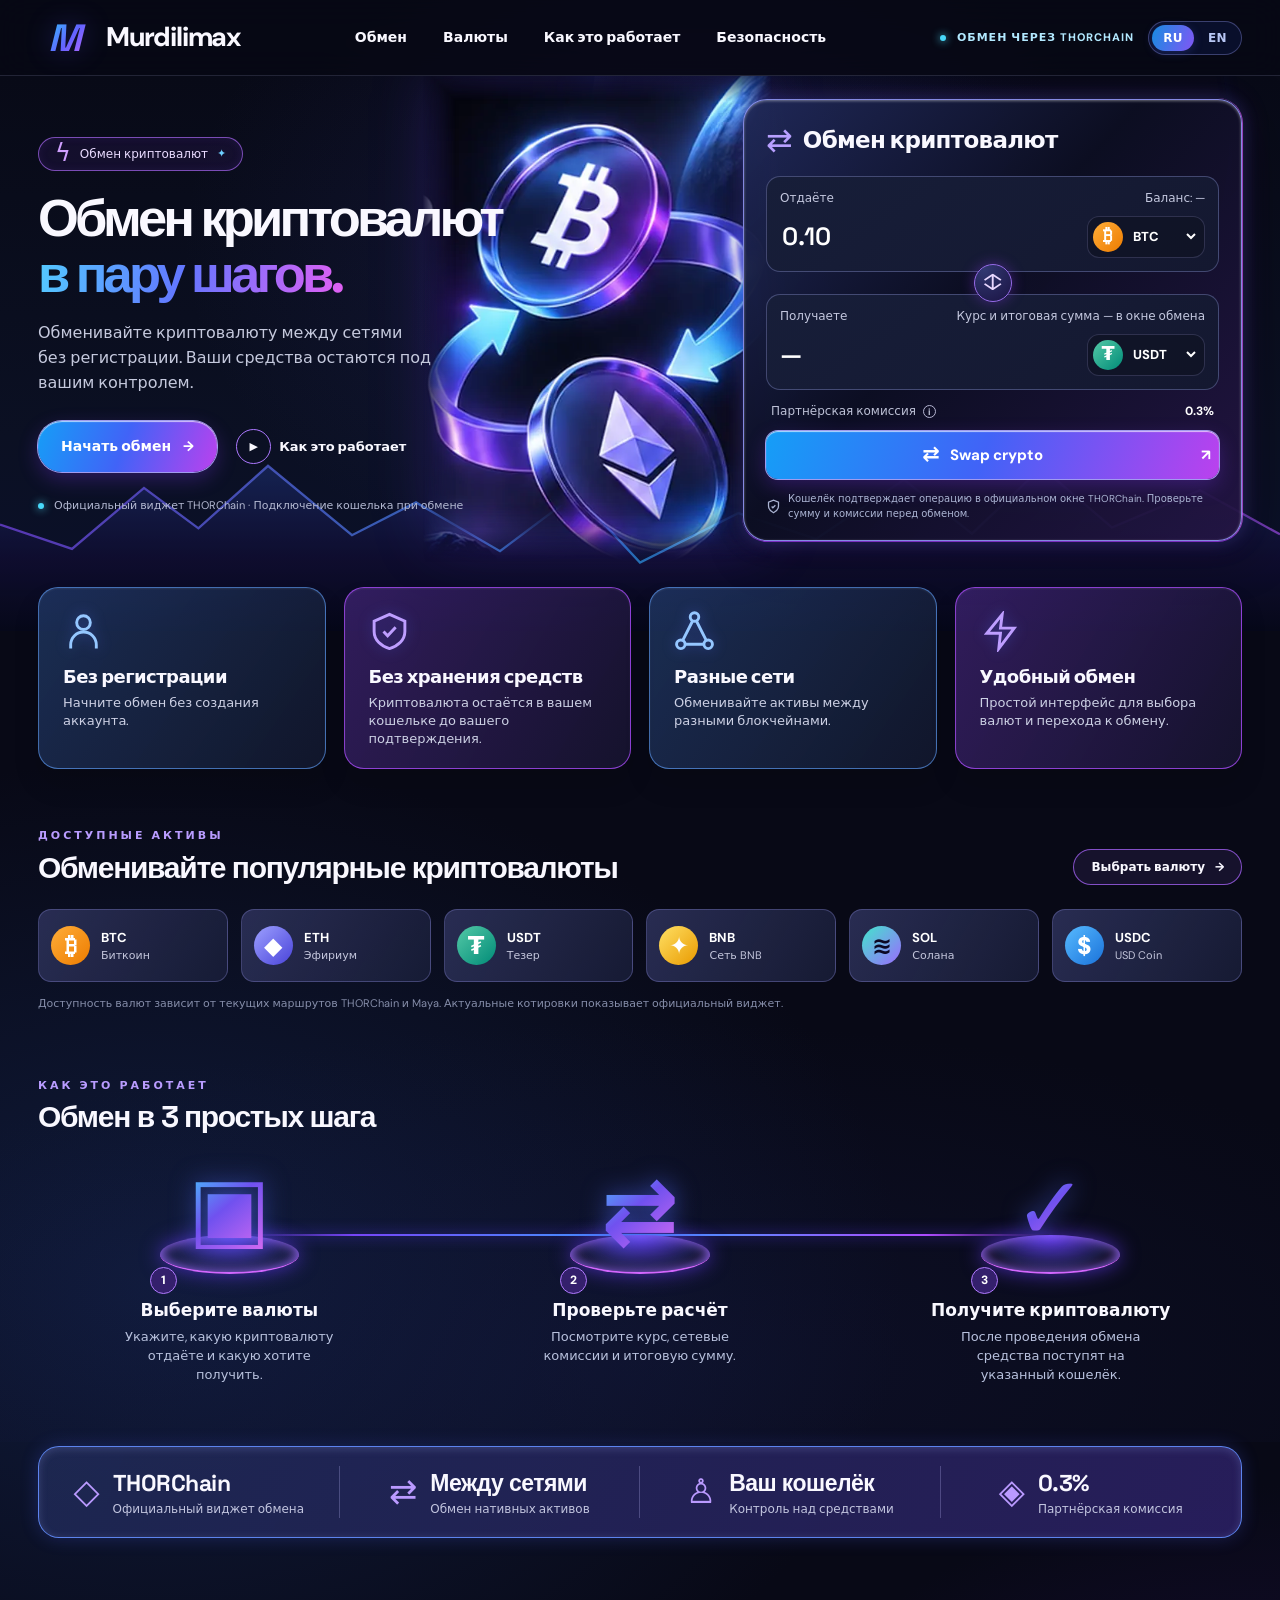
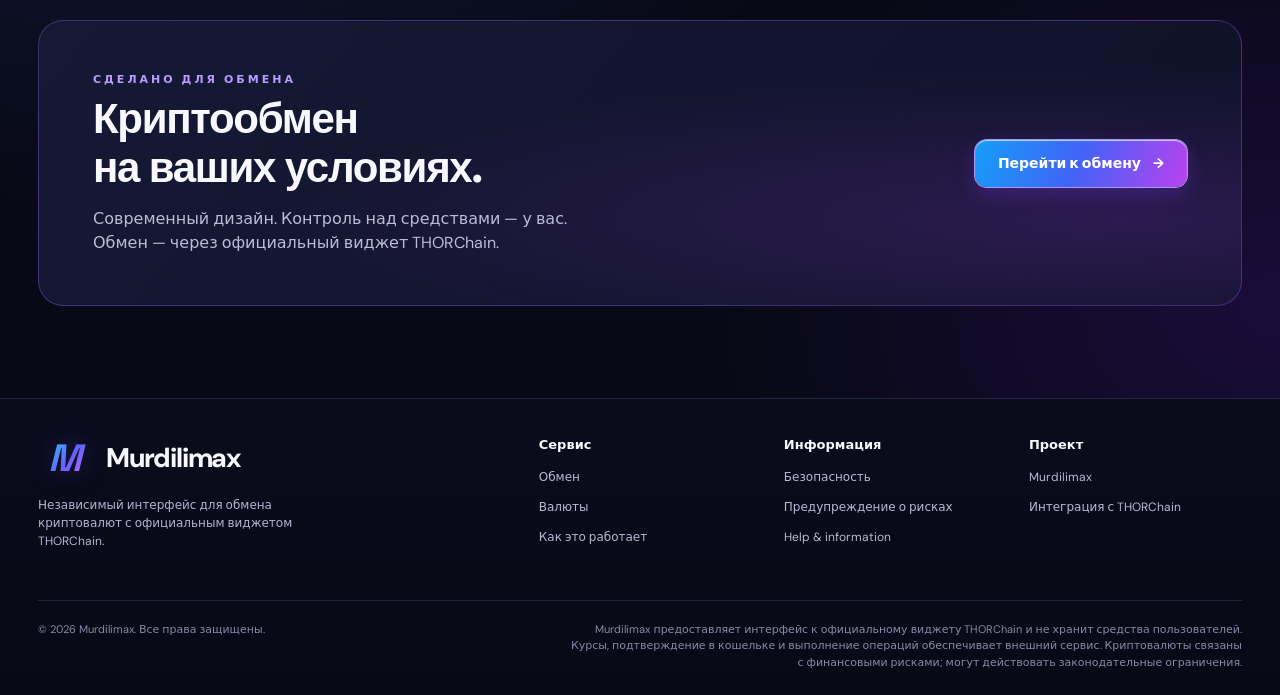
==== swap/index.html @ 6c2d46f9 "Remove outdated DEMO and preview notices; add Russian/English switcher" ====
<!DOCTYPE html>
<html lang="en">
<head>
  <meta charset="UTF-8" />
  <meta name="viewport" content="width=device-width, initial-scale=1" />
  <meta name="theme-color" content="#070815" />
  <meta name="description" content="Murdilimax Swap — a non-custodial crypto swap interface powered by the official THORChain widget." />
  <title>Murdilimax — Cross-chain crypto swaps</title>
  <link rel="icon" href="[data-uri]" type="image/svg+xml" />
  <link rel="preconnect" href="https://fonts.googleapis.com" />
  <link rel="preconnect" href="https://fonts.gstatic.com" crossorigin />
  <link href="https://fonts.googleapis.com/css2?family=DM+Sans:wght@400;500;600;700;800&family=Space+Grotesk:wght@400;500;600;700&display=swap" rel="stylesheet" />
  <style>:root{--bg:#080916;--bg2:#0c1023;--text:#f9f8ff;--muted:#b9bdd5;--stroke:rgba(165,150,239,.32);--purple:#ae5dff;--blue:#36b8ff;--cyan:#47cfff;--r:22px}*{box-sizing:border-box}html{scroll-behavior:smooth}body{margin:0;color:var(--text);background:radial-gradient(ellipse 1000px 700px at 12% 56%,#101b3b 0%,transparent 75%),radial-gradient(ellipse 800px 600px at 100% 83%,#1a0c39 0%,transparent 70%),var(--bg);font-family:'DM Sans',system-ui,-apple-system,sans-serif;line-height:1.5;overflow-x:hidden}a{color:inherit;text-decoration:none}button,input,select{font:inherit}button{cursor:pointer}button:focus-visible,select:focus-visible,input:focus-visible,a:focus-visible{outline:2px solid #7dd7ff;outline-offset:4px}p,h1,h2,h3{margin-top:0}.container{width:min(1240px,calc(100% - 76px));margin-inline:auto}.site-glow{position:absolute;top:0;left:0;width:100%;height:950px;background:radial-gradient(ellipse 46% 36% at 54% 21%,rgba(89,56,213,.17),transparent 78%);pointer-events:none}.header{height:76px;border-bottom:1px solid rgba(178,185,231,.16);background:rgba(7,9,20,.76);backdrop-filter:blur(16px);position:relative;z-index:20}.nav{height:100%;display:flex;align-items:center;justify-content:space-between;gap:24px}.brand{display:inline-flex;align-items:center;gap:15px;font-size:27px;font-weight:800;letter-spacing:-1.2px;white-space:nowrap}.brand-icon{display:inline-flex;align-items:center;justify-content:center;font-family:'Space Grotesk',sans-serif;font-size:38px;font-weight:700;width:53px;height:46px;font-style:italic;line-height:1;background:linear-gradient(130deg,#1ee9ff,#6363ff 56%,#da6aff);background-clip:text;-webkit-background-clip:text;color:transparent;filter:drop-shadow(0 0 13px rgba(96,84,255,.3))}.nav-links{display:flex;align-items:center;gap:36px;font-size:14px;font-weight:700}.nav-links a{transition:color .2s}.nav-links a:hover{color:var(--cyan)}.nav-actions{display:flex;align-items:center;gap:14px}.preview-pill{font-size:11px;color:#b2e9ff;font-weight:800;letter-spacing:1px;text-transform:uppercase}.preview-pill i,.status-dot{display:inline-block;width:6px;height:6px;border-radius:50%;background:#48d9fa;margin-right:7px;box-shadow:0 0 9px #4bdeff}.btn{display:inline-flex;align-items:center;justify-content:center;gap:12px;border:none;color:#fff;border-radius:12px;padding:13px 23px;font-weight:800;font-size:14px;white-space:nowrap;transition:transform .2s,box-shadow .2s}.btn:hover{transform:translateY(-2px);box-shadow:0 0 28px rgba(153,76,253,.48)}.btn-gradient{background:linear-gradient(110deg,#159ef7 0%,#4163f7 48%,#bb41ee 100%);box-shadow:inset 0 1px 1px rgba(255,255,255,.65),0 0 0 1px rgba(174,170,255,.9),0 7px 20px rgba(126,54,237,.3)}.btn svg{width:19px;height:19px}.btn-big{min-width:166px;min-height:51px;border-radius:24px}.hamburger{display:none;appearance:none;border:none;background:transparent;padding:10px}.hamburger span{display:block;width:23px;height:2px;background:#fff;margin:4px 0}.hero{position:relative;min-height:555px;isolation:isolate;overflow:hidden;background:radial-gradient(ellipse 45% 80% at 48% 30%,rgba(54,55,144,.2),transparent 75%),linear-gradient(180deg,#080a17 0%,#0b1023 65%,#0a102b 100%)}.hero-grid{display:grid;grid-template-columns:1fr .66fr 1.15fr;align-items:center;gap:0;position:relative;z-index:3;min-height:470px;padding-top:23px;padding-bottom:74px}.planet{position:absolute;z-index:0;top:-260px;left:46%;width:640px;height:640px;border-radius:50%;background:radial-gradient(circle at 15% 85%,rgba(63,125,246,.3),rgba(20,29,83,.32) 22%,transparent 59%);box-shadow:inset 13px 0 24px rgba(88,130,255,.08),-12px 3px 30px rgba(15,84,255,.11)}.hero-copy{z-index:5;position:relative;padding-top:10px;margin-right:-45px}.eyebrow-pill{display:inline-flex;align-items:center;gap:9px;padding:7px 16px;border:1px solid rgba(177,110,255,.65);background:rgba(72,35,135,.18);box-shadow:inset 0 0 10px rgba(118,80,214,.1);border-radius:28px;font-size:12px;color:#e9dbff}.spark{font-size:24px;line-height:.7;color:#d0a0ff}.tiny-star{font-size:11px;color:#6ecfff}.hero h1{font-family:'Space Grotesk',sans-serif;font-size:clamp(47px,4.1vw,68px);font-weight:700;letter-spacing:-3.8px;line-height:1.08;margin:19px 0 18px}.hero h1 span{background:linear-gradient(100deg,#53cbff 0%,#6376ff 48%,#e25ff3 100%);background-clip:text;-webkit-background-clip:text;color:transparent}.lead{max-width:395px;font-size:16px;font-weight:500;color:#c5c9dd;line-height:1.56;margin-bottom:25px}.hero-cta{display:flex;gap:19px;align-items:center;flex-wrap:wrap}.video-link{font-size:13px;font-weight:700;display:flex;align-items:center;gap:8px}.video-link:hover{color:#b0dcff}.play-circle{display:inline-grid;place-items:center;width:35px;height:35px;border:1px solid #ac78ff;border-radius:50%;font-size:11px}.hero-caption{font-size:11px;color:#b4b9d2;margin-top:25px}.hero-illustration{z-index:2;position:relative;height:425px;margin-left:-70px;margin-right:-72px;pointer-events:none}.hero-illustration img{position:absolute;width:350px;max-width:none;height:498px;object-fit:cover;left:50%;top:49%;transform:translate(-50%,-50%);filter:drop-shadow(0 0 30px rgba(95,49,224,.3))}.art-glow{position:absolute;inset:10% 0;background:radial-gradient(ellipse,rgba(48,45,210,.12),transparent 65%);z-index:-1}.swap-widget{z-index:5;margin-left:8px;padding:23px 22px 19px;border-radius:24px;position:relative;background:linear-gradient(133deg,rgba(33,42,90,.95),rgba(12,14,34,.98) 44%,rgba(36,21,68,.94));border:1px solid rgba(151,158,255,.85);box-shadow:0 1px 3px rgba(255,255,255,.4) inset,0 0 18px rgba(74,127,255,.2),0 0 30px rgba(180,56,239,.15),12px 12px 50px rgba(0,0,0,.33)}.swap-widget:after{content:'';position:absolute;inset:-2px;border-radius:25px;border-right:1px solid rgba(223,91,255,.65);border-bottom:1px solid rgba(173,60,255,.65);pointer-events:none}.swap-head{display:flex;justify-content:space-between;align-items:center;margin-bottom:18px}.swap-head-title{display:flex;align-items:center;gap:10px}.swap-head-title h2{font-size:23px;letter-spacing:-.7px;margin:0}.swap-head-icon{color:#b8a0ff;font-size:32px;line-height:1}.tag-preview{font-size:10px;letter-spacing:1px;font-weight:800;border:1px solid #926ff6;color:#c9b6ff;padding:5px 8px;border-radius:7px}.swap-input-card{background:linear-gradient(145deg,#171e39,#141830);border:1px solid rgba(144,151,219,.37);border-radius:14px;padding:12px 13px 13px}.field-heading{display:flex;justify-content:space-between;font-size:12px;color:#c3c7de;gap:8px}.field-heading label{cursor:pointer}.amount-row{display:flex;justify-content:space-between;align-items:center;gap:6px;margin-top:9px}.amount-row input,.amount-row output{min-width:0;max-width:65%;font-family:'Space Grotesk',sans-serif;color:white;font-size:25px;font-weight:600;outline:none;border:0;background:none}.amount-row input::selection{background:#8b5df6}.amount-row output{display:inline-block}.token-select{background:rgba(15,19,37,.8);display:flex;align-items:center;border:1px solid rgba(136,135,188,.26);border-radius:12px;padding:5px;gap:6px}.token-icon,.coin-badge{display:grid;place-items:center;border-radius:50%;font-weight:900;font-size:19px;color:#fff;width:30px;height:30px;flex:0 0 auto}.btc{background:linear-gradient(135deg,#ffad39,#ed7c00)}.eth{background:linear-gradient(135deg,#9da0ff,#4943d9)}.usdt{background:linear-gradient(135deg,#54c9a7,#008b77)}.usdc{background:linear-gradient(135deg,#57baff,#1a72da)}.bnb{background:linear-gradient(135deg,#ffe064,#e99a00)}.sol{background:linear-gradient(135deg,#42e6cc,#9b6aff);color:#0c0825}.token-select select{color:#fff;border:0;background:transparent;font-weight:800;font-size:13px;outline:none;width:70px;cursor:pointer}.token-select option{color:#151729;background:white}.swap-reverse{display:block;margin:-8px auto;position:relative;z-index:4;width:38px;height:38px;border-radius:50%;color:#e9d8ff;font-size:23px;line-height:1;background:radial-gradient(circle at 25% 10%,#323972,#1b1444);border:1px solid #976bea;box-shadow:0 0 14px rgba(141,58,243,.4)}.fee-line{display:flex;align-items:center;justify-content:space-between;font-size:12px;padding:12px 5px 11px;color:#bdc1d6}.fee-line strong{color:white}.info-dot{display:inline-grid;place-items:center;border-radius:50%;border:1px solid #b5b5d1;width:13px;height:13px;font-size:9px;font-weight:800;margin-left:4px}.swap-submit{width:100%;padding:13px 8px;border-radius:12px;font-size:15px;gap:10px}.swap-submit>span:last-child{margin-left:auto}.swap-arrow{margin-left:auto;font-size:21px;line-height:1}.swap-note{margin:12px 0 0;display:flex;gap:7px;align-items:center;font-size:10px;color:#abb4d3}.swap-note svg{width:15px;height:15px;flex:0 0 auto}.mountains{position:absolute;z-index:1;bottom:0;left:0;width:100%;height:175px;opacity:.8;pointer-events:none}.mountains svg{width:100%;height:100%}.features{display:grid;grid-template-columns:repeat(4,1fr);gap:18px;position:relative;z-index:4;margin-top:-44px}.feature-card{padding:23px 24px 20px;min-height:156px;border-radius:20px;border:1px solid rgba(99,164,255,.6);background:linear-gradient(125deg,rgba(38,67,119,.63),rgba(19,25,47,.82));box-shadow:inset 0 1px 2px rgba(255,255,255,.08),0 16px 27px rgba(0,0,0,.12)}.feature-card.violet{border-color:rgba(174,78,255,.75);background:linear-gradient(120deg,rgba(69,38,125,.68),rgba(23,20,48,.86))}.feature-icon{width:42px;height:48px;color:#95c7ff;filter:drop-shadow(0 0 7px rgba(82,110,255,.4))}.feature-card.violet .feature-icon{color:#be9eff}.feature-icon svg{height:41px;width:41px}.feature-card h3{font-size:18px;margin:5px 0 3px;letter-spacing:-.55px}.feature-card p{font-size:13px;color:#ccd0e4;line-height:1.38;margin-bottom:0}.assets-section{padding-top:58px}.section-overline{color:#b99cff;font-size:11px;letter-spacing:3px;font-weight:800;margin-bottom:6px}.section-title-row{display:flex;align-items:center;justify-content:space-between;gap:18px}.assets-section h2,.steps-section h2,.final-cta h2{font-family:'Space Grotesk',sans-serif;letter-spacing:-1.3px;font-size:30px;line-height:1.18;margin:0}.outline-link{font-size:12px;font-weight:800;padding:8px 17px;border:1px solid rgba(168,101,251,.75);border-radius:24px;white-space:nowrap;background:rgba(56,40,96,.3)}.outline-link:hover{background:rgba(110,56,198,.4)}.outline-link span{padding-left:7px}.assets-row{display:grid;grid-template-columns:repeat(6,minmax(0,1fr));gap:13px;margin-top:24px}.asset-tile{display:flex;gap:11px;align-items:center;padding:13px 12px;min-width:0;min-height:73px;color:#fff;text-align:left;border:1px solid rgba(119,120,191,.42);border-radius:13px;background:linear-gradient(120deg,rgba(43,47,86,.94),rgba(25,30,57,.83));transition:transform .2s,border-color .2s,box-shadow .2s}.asset-tile:hover{transform:translateY(-3px);border-color:#a889ff;box-shadow:0 8px 22px #090c27}.coin-badge{width:39px;height:39px;font-size:24px}.asset-label{min-width:0;display:flex;flex-direction:column}.asset-label b{font-size:13px}.asset-label small{font-size:11px;color:#c4c6dc;white-space:nowrap}.assets-disclaimer{font-size:11px;color:#858da9;margin:13px 0 0}.steps-section{padding:65px 0 57px;position:relative;overflow:hidden;background:radial-gradient(ellipse 70% 80% at 50% 82%,rgba(23,28,73,.35),transparent 100%)}.steps-flow{position:relative;display:grid;grid-template-columns:repeat(3,1fr);gap:28px;margin-top:15px}.flow-line{position:absolute;width:68%;height:2px;left:16%;top:84px;background:linear-gradient(90deg,transparent,#7645f7 15%,#3d9dff 50%,#ad4bff 85%,transparent);box-shadow:0 0 13px #563aff}.step{position:relative;text-align:center;min-width:0}.step-visual{position:relative;width:155px;height:140px;margin:0 auto -5px;display:grid;place-items:center}.step-orbit{position:absolute;bottom:16px;left:5%;width:90%;height:39px;border-radius:50%;background:radial-gradient(ellipse at 50% 0%,#603bec,rgba(33,35,89,.65) 60%,transparent 70%);box-shadow:0 0 20px rgba(99,55,238,.7),inset 0 0 13px #9e6aff;border-bottom:2px solid #d367ff}.step-emoji{position:relative;z-index:2;display:grid;place-items:center;width:87px;height:84px;margin-bottom:26px;background:linear-gradient(140deg,#3fd0ff,#7051ef 48%,#db6cf2);background-clip:text;-webkit-background-clip:text;color:transparent;font-size:88px;line-height:1;font-weight:800;filter:drop-shadow(0 0 12px rgba(76,99,235,.65))}.step-arrows{font-size:93px}.step-num{display:grid;place-items:center;position:relative;z-index:2;margin:-23px auto 4px;transform:translateX(-66px);width:27px;height:27px;border:1px solid #b17aff;background:#34206c;color:white;border-radius:50%;font-size:12px;font-weight:800}.step h3{font-size:17px;margin:0 0 5px}.step p{font-size:13px;color:#b8c1dd;max-width:220px;margin:0 auto;line-height:1.45}.stats-section{display:grid;grid-template-columns:repeat(4,1fr);margin-top:4px;padding:19px 0;border:1px solid rgba(99,142,255,.9);border-radius:21px;background:linear-gradient(110deg,rgba(32,42,86,.85),rgba(43,32,100,.88));box-shadow:inset 0 2px 8px rgba(163,176,255,.22),0 0 18px rgba(74,98,254,.24)}.stat{padding:0 23px;display:flex;gap:13px;justify-content:center;align-items:center;border-right:1px solid rgba(174,172,235,.3)}.stat:last-child{border:0}.stat-symbol{font-size:34px;color:#ba9aff;line-height:1}.stat strong{display:block;font-family:'Space Grotesk',sans-serif;font-size:23px;font-weight:700;letter-spacing:-.5px;white-space:nowrap}.stat small{font-size:12px;color:#c2c5df;display:block}.final-cta{margin-top:82px;margin-bottom:92px;padding:50px 54px;border-radius:25px;display:flex;justify-content:space-between;align-items:center;gap:30px;background:radial-gradient(ellipse at 90% 70%,rgba(148,55,218,.22),transparent 55%),linear-gradient(130deg,#161934,#0e1127);border:1px solid rgba(134,95,230,.38)}.final-cta h2{font-size:42px}.final-cta p{color:var(--muted);margin:14px 0 0}.footer{background:linear-gradient(180deg,#0a0b1c,#070915);border-top:1px solid rgba(118,129,190,.24)}.footer-grid{padding:36px 0 35px;display:grid;grid-template-columns:2.2fr repeat(3,1fr);gap:32px}.footer-about p{font-size:12px;color:#aeb6ce;max-width:260px;margin:15px 0}.footer-col{display:flex;flex-direction:column;gap:12px;font-size:12px}.footer-col b{font-size:13px;margin-bottom:2px}.footer-col a:hover{color:#8ebaff}.footer-col a,.footer-preview{color:#b7b9d2}.footer-bottom{border-top:1px solid rgba(128,135,174,.22);padding:20px 0 25px;display:flex;gap:40px;justify-content:space-between;color:#858ba5;font-size:11px}.footer-bottom p{margin:0}.footer-bottom p:last-child{max-width:680px;text-align:right}.modal-backdrop{position:fixed;inset:0;z-index:200;background:rgba(4,5,16,.82);backdrop-filter:blur(14px);display:none;align-items:center;justify-content:center;padding:24px}.modal-backdrop.active{display:flex}.modal-card{width:min(100%,460px);padding:35px;background:linear-gradient(140deg,#202957,#11142d 70%,#27163b);border:1px solid #776adb;border-radius:26px;position:relative;box-shadow:0 28px 75px rgba(0,0,0,.7),0 0 42px rgba(98,73,221,.26);text-align:center}.modal-close{position:absolute;right:15px;top:10px;color:#d0d2e8;background:transparent;border:0;font-size:30px}.modal-icon{margin:0 auto 10px;font-size:45px;width:60px;height:60px;display:grid;place-items:center;background:linear-gradient(145deg,#3e57b0,#743c9d);border-radius:17px}.modal-kicker{font-size:10px;letter-spacing:2px;color:#bfa8ff;font-weight:800}.modal-card h2{font-size:28px;line-height:1.15;margin:9px 0 13px}.modal-card p{font-size:14px;color:#c4c8e0}.modal-ok{margin-top:11px;min-width:150px}
@media(max-width:1160px){.container{width:min(100% - 48px,1100px)}.brand{font-size:24px}.nav-links{gap:21px}.preview-pill{display:none}.hero-grid{grid-template-columns:1fr .5fr 1.06fr;gap:0}.hero h1{font-size:clamp(44px,4.8vw,62px)}.hero-illustration img{width:300px;height:427px}.hero-illustration{margin-inline:-48px}.swap-widget{padding:20px 17px 17px}.feature-card{padding:19px 18px}.stat{padding-inline:12px}.stat strong{font-size:20px}}
@media(max-width:900px){.header{height:72px}.hamburger{display:block}.nav-actions{margin-left:auto}.nav-links{display:none;position:absolute;top:72px;left:0;right:0;flex-direction:column;align-items:stretch;gap:0;background:#11152a;padding:12px 25px;box-shadow:0 15px 35px #050613}.nav-links.open{display:flex}.nav-links a{padding:12px;border-bottom:1px solid #333652}.hero-grid{grid-template-columns:1fr 1fr;min-height:590px;gap:20px;padding-block:44px 100px}.hero-copy{margin:0}.hero-illustration{position:absolute;top:54px;left:29%;width:36%;height:330px;opacity:.65;margin:0}.hero-illustration img{height:420px;width:295px}.swap-widget{grid-column:2;grid-row:1;margin:0}.hero-copy{grid-column:1;grid-row:1}.lead{max-width:350px}.features{grid-template-columns:repeat(2,1fr);margin-top:-57px}.assets-row{grid-template-columns:repeat(3,1fr)}.stats-section{grid-template-columns:repeat(2,1fr);gap:12px}.stat:nth-child(2){border-right:0}.stat:nth-child(-n+2){border-bottom:1px solid rgba(174,172,235,.22);padding-bottom:12px}.footer-grid{grid-template-columns:2fr 1fr 1fr}.footer-col:last-child{display:none}}
@media(max-width:640px){.container{width:calc(100% - 32px)}.header{height:68px}.brand{font-size:21px;gap:6px}.brand-icon{font-size:33px;width:36px;height:40px}.nav-links{top:68px}.nav-actions .btn-wallet{padding:11px 12px;border-radius:10px;font-size:0}.nav-actions .btn-wallet svg{width:20px;height:20px}.nav-actions .btn-wallet span{display:none}.hero{min-height:auto}.hero-grid{display:flex;flex-direction:column;gap:30px;align-items:stretch;padding:42px 0 102px;min-height:0}.hero-copy{padding:0}.hero h1{font-size:clamp(48px,13vw,67px);margin:17px 0 13px}.lead{max-width:94%;font-size:14px}.hero-caption{margin-top:18px}.hero-illustration{display:none}.swap-widget{width:100%;padding:22px 17px}.mountains{height:135px}.features{gap:12px;margin-top:-52px}.feature-card{padding:16px 14px;min-height:156px;border-radius:16px}.feature-icon{height:40px}.feature-icon svg{width:35px;height:35px}.feature-card h3{font-size:15px}.feature-card p{font-size:11px}.assets-section{padding-top:50px}.section-title-row{align-items:flex-start;flex-direction:column;gap:14px}.assets-section h2,.steps-section h2{font-size:27px}.assets-row{grid-template-columns:repeat(2,1fr);gap:10px;margin-top:19px}.asset-tile{padding:10px;min-height:66px}.coin-badge{width:36px;height:36px}.steps-section{padding:58px 0 45px}.steps-flow{display:flex;flex-direction:column;gap:25px}.flow-line{display:none}.step-visual{height:126px}.step-num{margin-top:-25px}.step p{max-width:260px}.stats-section{margin-top:5px;gap:8px}.stat{padding:8px 7px;gap:6px;justify-content:flex-start}.stat-symbol{font-size:22px}.stat strong{font-size:15px}.stat small{font-size:10px}.final-cta{padding:28px 22px;margin-top:55px;margin-bottom:70px;display:block}.final-cta h2{font-size:32px}.final-cta p{font-size:13px}.final-cta .btn{margin-top:23px}.footer-grid{grid-template-columns:1.2fr 1fr;gap:22px;padding-top:30px}.footer-about{grid-column:span 2}.footer-col:last-child{display:none}.footer-bottom{flex-direction:column;gap:12px}.footer-bottom p:last-child{text-align:left}.modal-card{padding:30px 23px}}
@media(prefers-reduced-motion:reduce){html{scroll-behavior:auto}*,*:before,*:after{transition:none!important;animation:none!important}}

.language-switch{display:flex;align-items:center;gap:3px;padding:3px;border:1px solid rgba(147,151,232,.36);background:rgba(12,20,53,.74);border-radius:20px;white-space:nowrap}
.language-switch button{border:0;border-radius:15px;padding:7px 11px;background:transparent;color:#b8c7f5;font:700 12px/1 system-ui,sans-serif;letter-spacing:.4px;cursor:pointer;transition:background .16s,color .16s}
.language-switch button[aria-pressed="true"]{background:linear-gradient(110deg,#178ce1,#8256f5);color:#fff;box-shadow:0 2px 10px rgba(75,93,225,.25)}
.language-switch button:focus-visible{outline:2px solid #7bdbff;outline-offset:2px}
@media(max-width:620px){.nav-actions{gap:5px}.nav-actions .preview-pill{display:none}.language-switch{padding:2px}.language-switch button{padding:8px 10px}}
</style>
</head>
<body>
  <div class="site-glow" aria-hidden="true"></div>
  <header class="header" id="top">
    <nav class="nav container" aria-label="Main navigation">
      <a class="brand" href="#top" aria-label="Murdilimax home"><span class="brand-icon" aria-hidden="true">M</span><span>Murdilimax</span></a>
      <div class="nav-links" id="nav-links">
        <a href="#exchange">Exchange</a><a href="#assets">Assets</a><a href="#how-it-works">How it works</a><a href="#security">Security</a>
      </div>
      <div class="nav-actions"><span class="preview-pill"><i></i> Swap via THORChain</span><div class="language-switch" role="group" aria-label="Language"><button type="button" id="lang-ru" aria-pressed="true" lang="ru" title="Русский язык">RU</button><button type="button" id="lang-en" aria-pressed="false" lang="en" title="English language">EN</button></div></div>
      <button class="hamburger" id="hamburger" aria-label="Open menu" aria-expanded="false" aria-controls="nav-links"><span></span><span></span><span></span></button>
    </nav>
  </header>

  <main>
    <section class="hero" id="exchange">
      <div class="planet" aria-hidden="true"></div>
      <div class="container hero-grid">
        <div class="hero-copy">
          <div class="eyebrow-pill"><span class="spark">ϟ</span> Crypto Swap Platform <span class="tiny-star">✦</span></div>
          <h1>Swap Crypto<br /><span>Instantly.</span></h1>
          <p class="lead">One seamless way to move value across chains. No account to create. You stay in control of your crypto.</p>
          <div class="hero-cta"><a class="btn btn-gradient btn-big" href="#swap-widget">Explore Swap <span aria-hidden="true">→</span></a><a class="video-link" href="#how-it-works"><span class="play-circle">▶</span> How it works</a></div>
          <div class="hero-caption"><span class="status-dot"></span> Official THORChain exchange widget · Connect your wallet when swapping</div>
        </div>
        <div class="hero-illustration" aria-hidden="true"><img src="[data-uri]" alt="" /><div class="art-glow"></div></div>
        <section class="swap-widget" id="swap-widget" aria-label="Crypto exchange">
          <div class="swap-head"><div class="swap-head-title"><span class="swap-head-icon">⇄</span><h2>Swap Crypto</h2></div></div>
          <div class="swap-input-card"><div class="field-heading"><label for="send-amount">You send</label><span>Balance: —</span></div><div class="amount-row"><input id="send-amount" inputmode="decimal" type="text" value="0.10" aria-label="Amount to send" /><div class="token-select"><span id="send-icon" class="token-icon btc">₿</span><select id="send-currency" aria-label="Send currency"><option value="BTC">BTC</option><option value="ETH">ETH</option><option value="USDT">USDT</option><option value="USDC">USDC</option><option value="BNB">BNB</option><option value="SOL">SOL</option></select></div></div></div>
          <button type="button" class="swap-reverse" id="swap-reverse" aria-label="Reverse asset direction">↕</button>
          <div class="swap-input-card receive-card"><div class="field-heading"><label for="receive-amount">You receive</label><span>Live quote available in the exchange</span></div><div class="amount-row"><output id="receive-amount" aria-label="Amount received">—</output><div class="token-select"><span id="receive-icon" class="token-icon usdt">₮</span><select id="receive-currency" aria-label="Receive currency"><option value="USDT" selected>USDT</option><option value="BTC">BTC</option><option value="ETH">ETH</option><option value="USDC">USDC</option><option value="BNB">BNB</option><option value="SOL">SOL</option></select></div></div></div>
          <div class="fee-line"><span>Affiliate commission <span class="info-dot" title="30 basis points configured in THORChain affiliate dashboard. The official widget calculates and displays final quotes and fees.">i</span></span><strong>0.3%</strong></div>
          <button class="btn btn-gradient swap-submit"><span class="swap-arrow">⇄</span> Swap crypto <span aria-hidden="true">→</span></button>
          <p class="swap-note"><svg viewBox="0 0 24 24" fill="none" stroke="currentColor" stroke-width="2"><path d="M12 22s8-4 8-11V5l-8-3-8 3v6c0 7 8 11 8 11Z"/><path d="m9 12 2 2 4-4"/></svg>Your wallet signs swaps only inside the official THORChain widget. Review the transaction before approving.</p>
        </section>
      </div>
      <div class="mountains" aria-hidden="true"><svg viewBox="0 0 1600 230" preserveAspectRatio="none"><defs><linearGradient id="mountainfill" x1="0" y1="0" x2="0" y2="1"><stop stop-color="#18275d"/><stop offset=".55" stop-color="#100d31"/><stop offset="1" stop-color="#060716"/></linearGradient><linearGradient id="ridgetop"><stop stop-color="#834cff"/><stop offset=".5" stop-color="#31acff"/><stop offset="1" stop-color="#af52ff"/></linearGradient></defs><path d="M0 90 L90 122 180 42 248 95 335 13 440 104 520 61 625 125 720 50 800 140 923 75 1020 109 1130 31 1215 102 1302 15 1390 94 1500 45 1600 103 1600 230 0 230Z" fill="url(#mountainfill)"/><path d="M0 90 L90 122 180 42 248 95 335 13 440 104 520 61 625 125 720 50 800 140 923 75 1020 109 1130 31 1215 102 1302 15 1390 94 1500 45 1600 103" fill="none" stroke="url(#ridgetop)" stroke-width="3" opacity=".8"/></svg></div>
    </section>

    <section class="features container" id="security" aria-label="Platform advantages">
      <div class="feature-card blue"><div class="feature-icon"><svg viewBox="0 0 24 24" fill="none" stroke="currentColor" stroke-width="1.7"><circle cx="12" cy="6.8" r="4"/><path d="M4.5 22v-2.2a7.5 7.5 0 0 1 15 0V22"/></svg></div><h3>No Registration</h3><p>Explore crypto swaps without creating an account.</p></div>
      <div class="feature-card violet"><div class="feature-icon"><svg viewBox="0 0 24 24" fill="none" stroke="currentColor" stroke-width="1.7"><path d="M12 2 21 6v6c0 5-4 8.5-9 10-5-1.5-9-5-9-10V6Z"/><path d="m8.5 12 2.4 2.5 4.7-5"/></svg></div><h3>Non-Custodial</h3><p>Your assets stay in your wallet until you authorize a swap.</p></div>
      <div class="feature-card blue"><div class="feature-icon"><svg viewBox="0 0 24 24" fill="none" stroke="currentColor" stroke-width="1.7"><circle cx="12" cy="3.5" r="2.5"/><circle cx="4" cy="19.5" r="2.5"/><circle cx="20" cy="19.5" r="2.5"/><path d="m10.8 6-5.6 11m8-11 5.6 11M6.5 19.5h11"/></svg></div><h3>Cross-Chain</h3><p>A streamlined path to assets on different networks.</p></div>
      <div class="feature-card violet"><div class="feature-icon"><svg viewBox="0 0 24 24" fill="none" stroke="currentColor" stroke-width="1.7"><path d="m13 2-9 11h8l-1 9 9-12h-8l1-8Z"/></svg></div><h3>Fast Experience</h3><p>A smooth interface designed for a frictionless swap flow.</p></div>
    </section>

    <section class="assets-section container" id="assets">
      <div class="section-overline">SUPPORTED ASSETS</div><div class="section-title-row"><h2>Swap Across Leading Assets &amp; Chains</h2><a class="outline-link" href="#swap-widget">Explore assets <span>→</span></a></div>
      <div class="assets-row">
        <button class="asset-tile" data-asset="BTC"><span class="coin-badge btc">₿</span><span class="asset-label"><b>BTC</b><small>Bitcoin</small></span></button>
        <button class="asset-tile" data-asset="ETH"><span class="coin-badge eth">◆</span><span class="asset-label"><b>ETH</b><small>Ethereum</small></span></button>
        <button class="asset-tile" data-asset="USDT"><span class="coin-badge usdt">₮</span><span class="asset-label"><b>USDT</b><small>Tether</small></span></button>
        <button class="asset-tile" data-asset="BNB"><span class="coin-badge bnb">✦</span><span class="asset-label"><b>BNB</b><small>BNB Chain</small></span></button>
        <button class="asset-tile" data-asset="SOL"><span class="coin-badge sol">≋</span><span class="asset-label"><b>SOL</b><small>Solana</small></span></button>
        <button class="asset-tile" data-asset="USDC"><span class="coin-badge usdc">$</span><span class="asset-label"><b>USDC</b><small>USD Coin</small></span></button>
      </div>
      <p class="assets-disclaimer">Asset availability depends on current THORChain and Maya routes. The official widget displays live quotes.</p>
    </section>

    <section class="steps-section" id="how-it-works"><div class="container"><div class="section-overline">HOW IT WORKS</div><h2>Swap in 3 Simple Steps</h2><div class="steps-flow"><div class="flow-line" aria-hidden="true"></div><div class="step"><div class="step-visual"><div class="step-orbit"></div><div class="step-emoji">▣</div></div><span class="step-num">1</span><h3>Choose Assets</h3><p>Pick the crypto you want to send and receive.</p></div><div class="step"><div class="step-visual"><div class="step-orbit"></div><div class="step-emoji step-arrows">⇄</div></div><span class="step-num">2</span><h3>Review the Quote</h3><p>See the network fees and estimated received amount.</p></div><div class="step"><div class="step-visual"><div class="step-orbit"></div><div class="step-emoji">✓</div></div><span class="step-num">3</span><h3>Receive Crypto</h3><p>Approved swaps settle directly to your destination wallet.</p></div></div></div></section>

    <section class="stats-section container"><div class="stat"><span class="stat-symbol">◇</span><span><strong>THORChain</strong><small>Official swap widget</small></span></div><div class="stat"><span class="stat-symbol">⇄</span><span><strong>Cross-chain</strong><small>Native asset swaps</small></span></div><div class="stat"><span class="stat-symbol">♙</span><span><strong>Your Wallet</strong><small>Self-custody first</small></span></div><div class="stat"><span class="stat-symbol">◈</span><span><strong>0.3%</strong><small>Affiliate fee setting</small></span></div></section>

    <section class="final-cta container"><div><div class="section-overline">BUILT FOR THE NEXT MOVE</div><h2>The next chapter<br />of crypto swapping.</h2><p>Elegant by design. Non-custodial by intention.<br />Swap through the official THORChain widget.</p></div><a href="#swap-widget" class="btn btn-gradient">See the exchange <span>→</span></a></section>
  </main>

  <footer class="footer"><div class="container footer-grid"><div class="footer-about"><a class="brand" href="#top"><span class="brand-icon">M</span><span>Murdilimax</span></a><p>Independent cross-chain swap interface powered by the official THORChain widget.</p></div><div class="footer-col"><b>Product</b><a href="#exchange">Exchange</a><a href="#assets">Assets</a><a href="#how-it-works">How it works</a></div><div class="footer-col"><b>Information</b><a href="#security">Security</a><a href="#disclaimer">Risk notice</a><a href="#help" id="support-link">Help &amp; information</a></div><div class="footer-col"><b>Project</b><a href="#top">Murdilimax</a><span class="footer-preview">THORChain widget integration</span></div></div><div class="container footer-bottom" id="disclaimer"><p>© <span id="copyright-year">2026</span> Murdilimax. All rights reserved.</p><p>Murdilimax provides a non-custodial interface to an externally hosted THORChain swap widget. Quotes, wallet approval and execution are provided by the underlying service. Digital assets carry risk, and regulatory requirements may apply.</p></div></footer>

  <div class="modal-backdrop" id="preview-modal" aria-hidden="true" role="presentation"><div class="modal-card" role="dialog" aria-modal="true" aria-labelledby="modal-heading"><button class="modal-close" id="modal-close" aria-label="Close dialog">×</button><div class="modal-icon">⚡</div><div class="modal-kicker">INFORMATION</div><h2 id="modal-heading">About the exchange</h2><p>This website links to the official THORChain swap widget. Wallet connection, quotes and transaction confirmation take place in that widget. Murdilimax never asks for a seed phrase.</p><button class="btn btn-gradient modal-ok" id="modal-ok">Understood</button></div></div>
  <script>/* Murdilimax landing page UI. Transactions are approved in the official THORChain widget. */
(function(){
  'use strict';
  const $=id=>document.getElementById(id);
  const tokenSymbols={BTC:'₿',ETH:'◆',USDT:'₮',USDC:'$',BNB:'✦',SOL:'≋'};
  const tokenClass={BTC:'btc',ETH:'eth',USDT:'usdt',USDC:'usdc',BNB:'bnb',SOL:'sol'};
  const send=$('send-currency'),receive=$('receive-currency'),sendIcon=$('send-icon'),receiveIcon=$('receive-icon');
  const amount=$('send-amount'),result=$('receive-amount');
  function update(){
    sendIcon.textContent=tokenSymbols[send.value];receiveIcon.textContent=tokenSymbols[receive.value];
    sendIcon.className='token-icon '+tokenClass[send.value];receiveIcon.className='token-icon '+tokenClass[receive.value];
    // A real quote MUST come from an approved, verified swap integration.
    result.textContent='—';
    result.setAttribute('title','Quote details are shown in the official THORChain widget');
  }
  $('swap-reverse').addEventListener('click',()=>{const old=send.value;send.value=receive.value;receive.value=old;update();});
  send.addEventListener('change',()=>{if(send.value===receive.value){const old=receive.value;receive.value=send.value==='BTC'?'ETH':'BTC';if(receive.value===send.value)receive.value=old;}update();});
  receive.addEventListener('change',()=>{if(receive.value===send.value){send.value=receive.value==='BTC'?'ETH':'BTC';}update();});
  amount.addEventListener('input',()=>{const sanitized=amount.value.replace(/[^\d.,]/g,'').replace(',','.');if(sanitized!==amount.value)amount.value=sanitized;result.textContent='—';});
  document.querySelectorAll('[data-asset]').forEach(tile=>tile.addEventListener('click',()=>{const t=tile.dataset.asset;if(t!==send.value){send.value=t;update();}document.querySelector('#swap-widget').scrollIntoView({behavior:'smooth',block:'center'});}));
  const menu=$('nav-links'),menuToggle=$('hamburger');menuToggle.addEventListener('click',()=>{const isOpen=menu.classList.toggle('open');menuToggle.setAttribute('aria-expanded',String(isOpen));});menu.querySelectorAll('a').forEach(a=>a.addEventListener('click',()=>{menu.classList.remove('open');menuToggle.setAttribute('aria-expanded','false');}));
  const modal=$('preview-modal');let lastFocus=null;
  function openModal(){lastFocus=document.activeElement;modal.classList.add('active');modal.setAttribute('aria-hidden','false');document.body.style.overflow='hidden';$('modal-close').focus();}
  function closeModal(){modal.classList.remove('active');modal.setAttribute('aria-hidden','true');document.body.style.overflow='';lastFocus?.focus();}
  document.querySelectorAll('[data-open-modal]').forEach(btn=>btn.addEventListener('click',openModal));
  $('modal-close').addEventListener('click',closeModal);$('modal-ok').addEventListener('click',closeModal);
  modal.addEventListener('click',e=>{if(e.target===modal)closeModal();});
  document.addEventListener('keydown',e=>{if(e.key==='Escape'&&modal.classList.contains('active'))closeModal();if(e.key==='Tab'&&modal.classList.contains('active')){const targets=Array.from(modal.querySelectorAll('button'));if(e.shiftKey&&document.activeElement===targets[0]){e.preventDefault();targets[targets.length-1].focus();}else if(!e.shiftKey&&document.activeElement===targets[targets.length-1]){e.preventDefault();targets[0].focus();}}});
  $('support-link').addEventListener('click',e=>{e.preventDefault();openModal();});
  $('copyright-year').textContent=new Date().getFullYear();
  update();
})();
</script>
<script src="./config.js"></script>
<script src="./i18n.js" defer></script>
<script src="./widget.js" defer></script>
</body></html>
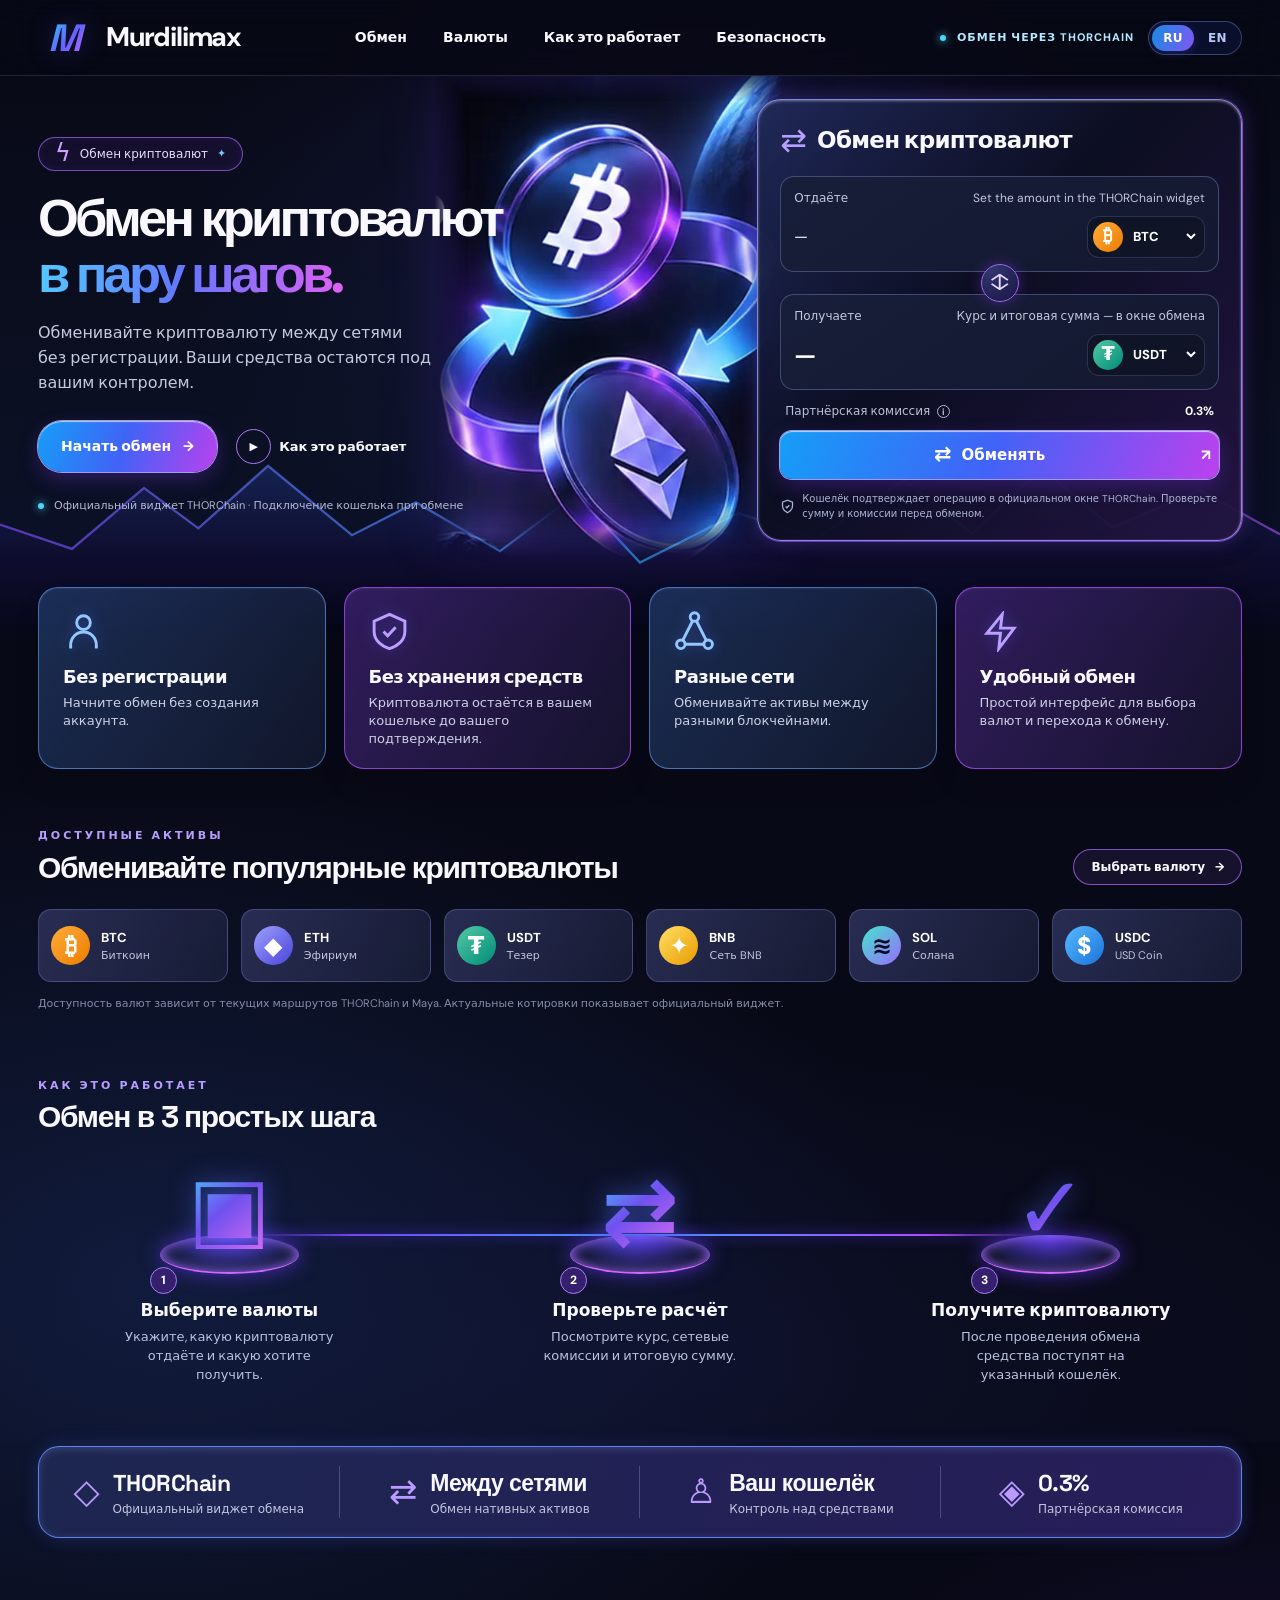
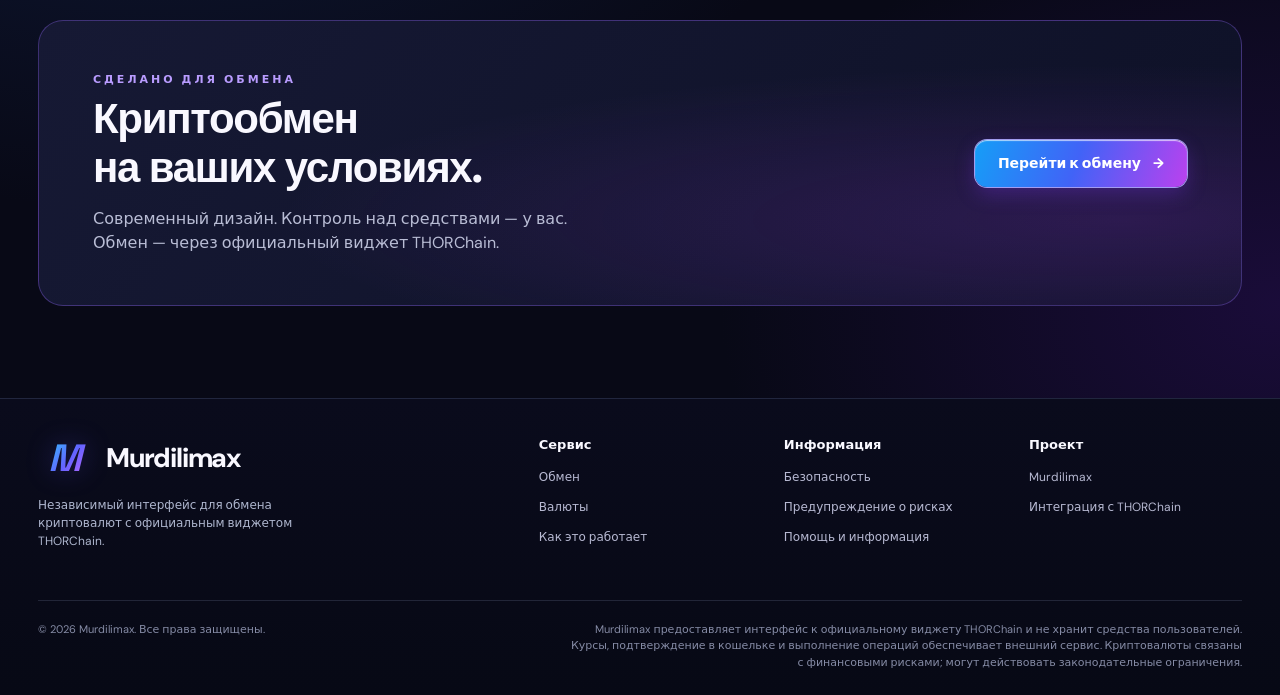
==== commit c2af4a65: "Preserve live Swap amount guidance" ====
--- a/swap/index.html
+++ b/swap/index.html
@@ -50,7 +50,7 @@
         <div class="hero-illustration" aria-hidden="true"><img src="[data-uri]" alt="" /><div class="art-glow"></div></div>
         <section class="swap-widget" id="swap-widget" aria-label="Crypto exchange">
           <div class="swap-head"><div class="swap-head-title"><span class="swap-head-icon">⇄</span><h2>Swap Crypto</h2></div></div>
-          <div class="swap-input-card"><div class="field-heading"><label for="send-amount">You send</label><span>Balance: —</span></div><div class="amount-row"><input id="send-amount" inputmode="decimal" type="text" value="0.10" aria-label="Amount to send" /><div class="token-select"><span id="send-icon" class="token-icon btc">₿</span><select id="send-currency" aria-label="Send currency"><option value="BTC">BTC</option><option value="ETH">ETH</option><option value="USDT">USDT</option><option value="USDC">USDC</option><option value="BNB">BNB</option><option value="SOL">SOL</option></select></div></div></div>
+          <div class="swap-input-card"><div class="field-heading"><span>You send</span><span>Set the amount in the THORChain widget</span></div><div class="amount-row"><span aria-hidden="true">—</span><div class="token-select"><span id="send-icon" class="token-icon btc">₿</span><select id="send-currency" aria-label="Send currency"><option value="BTC">BTC</option><option value="ETH">ETH</option><option value="USDT">USDT</option><option value="USDC">USDC</option><option value="BNB">BNB</option><option value="SOL">SOL</option></select></div></div></div>
           <button type="button" class="swap-reverse" id="swap-reverse" aria-label="Reverse asset direction">↕</button>
           <div class="swap-input-card receive-card"><div class="field-heading"><label for="receive-amount">You receive</label><span>Live quote available in the exchange</span></div><div class="amount-row"><output id="receive-amount" aria-label="Amount received">—</output><div class="token-select"><span id="receive-icon" class="token-icon usdt">₮</span><select id="receive-currency" aria-label="Receive currency"><option value="USDT" selected>USDT</option><option value="BTC">BTC</option><option value="ETH">ETH</option><option value="USDC">USDC</option><option value="BNB">BNB</option><option value="SOL">SOL</option></select></div></div></div>
           <div class="fee-line"><span>Affiliate commission <span class="info-dot" title="30 basis points configured in THORChain affiliate dashboard. The official widget calculates and displays final quotes and fees.">i</span></span><strong>0.3%</strong></div>
@@ -98,7 +98,7 @@
   const tokenSymbols={BTC:'₿',ETH:'◆',USDT:'₮',USDC:'$',BNB:'✦',SOL:'≋'};
   const tokenClass={BTC:'btc',ETH:'eth',USDT:'usdt',USDC:'usdc',BNB:'bnb',SOL:'sol'};
   const send=$('send-currency'),receive=$('receive-currency'),sendIcon=$('send-icon'),receiveIcon=$('receive-icon');
-  const amount=$('send-amount'),result=$('receive-amount');
+  const result=$('receive-amount');
   function update(){
     sendIcon.textContent=tokenSymbols[send.value];receiveIcon.textContent=tokenSymbols[receive.value];
     sendIcon.className='token-icon '+tokenClass[send.value];receiveIcon.className='token-icon '+tokenClass[receive.value];
@@ -109,7 +109,6 @@
   $('swap-reverse').addEventListener('click',()=>{const old=send.value;send.value=receive.value;receive.value=old;update();});
   send.addEventListener('change',()=>{if(send.value===receive.value){const old=receive.value;receive.value=send.value==='BTC'?'ETH':'BTC';if(receive.value===send.value)receive.value=old;}update();});
   receive.addEventListener('change',()=>{if(receive.value===send.value){send.value=receive.value==='BTC'?'ETH':'BTC';}update();});
-  amount.addEventListener('input',()=>{const sanitized=amount.value.replace(/[^\d.,]/g,'').replace(',','.');if(sanitized!==amount.value)amount.value=sanitized;result.textContent='—';});
   document.querySelectorAll('[data-asset]').forEach(tile=>tile.addEventListener('click',()=>{const t=tile.dataset.asset;if(t!==send.value){send.value=t;update();}document.querySelector('#swap-widget').scrollIntoView({behavior:'smooth',block:'center'});}));
   const menu=$('nav-links'),menuToggle=$('hamburger');menuToggle.addEventListener('click',()=>{const isOpen=menu.classList.toggle('open');menuToggle.setAttribute('aria-expanded',String(isOpen));});menu.querySelectorAll('a').forEach(a=>a.addEventListener('click',()=>{menu.classList.remove('open');menuToggle.setAttribute('aria-expanded','false');}));
   const modal=$('preview-modal');let lastFocus=null;
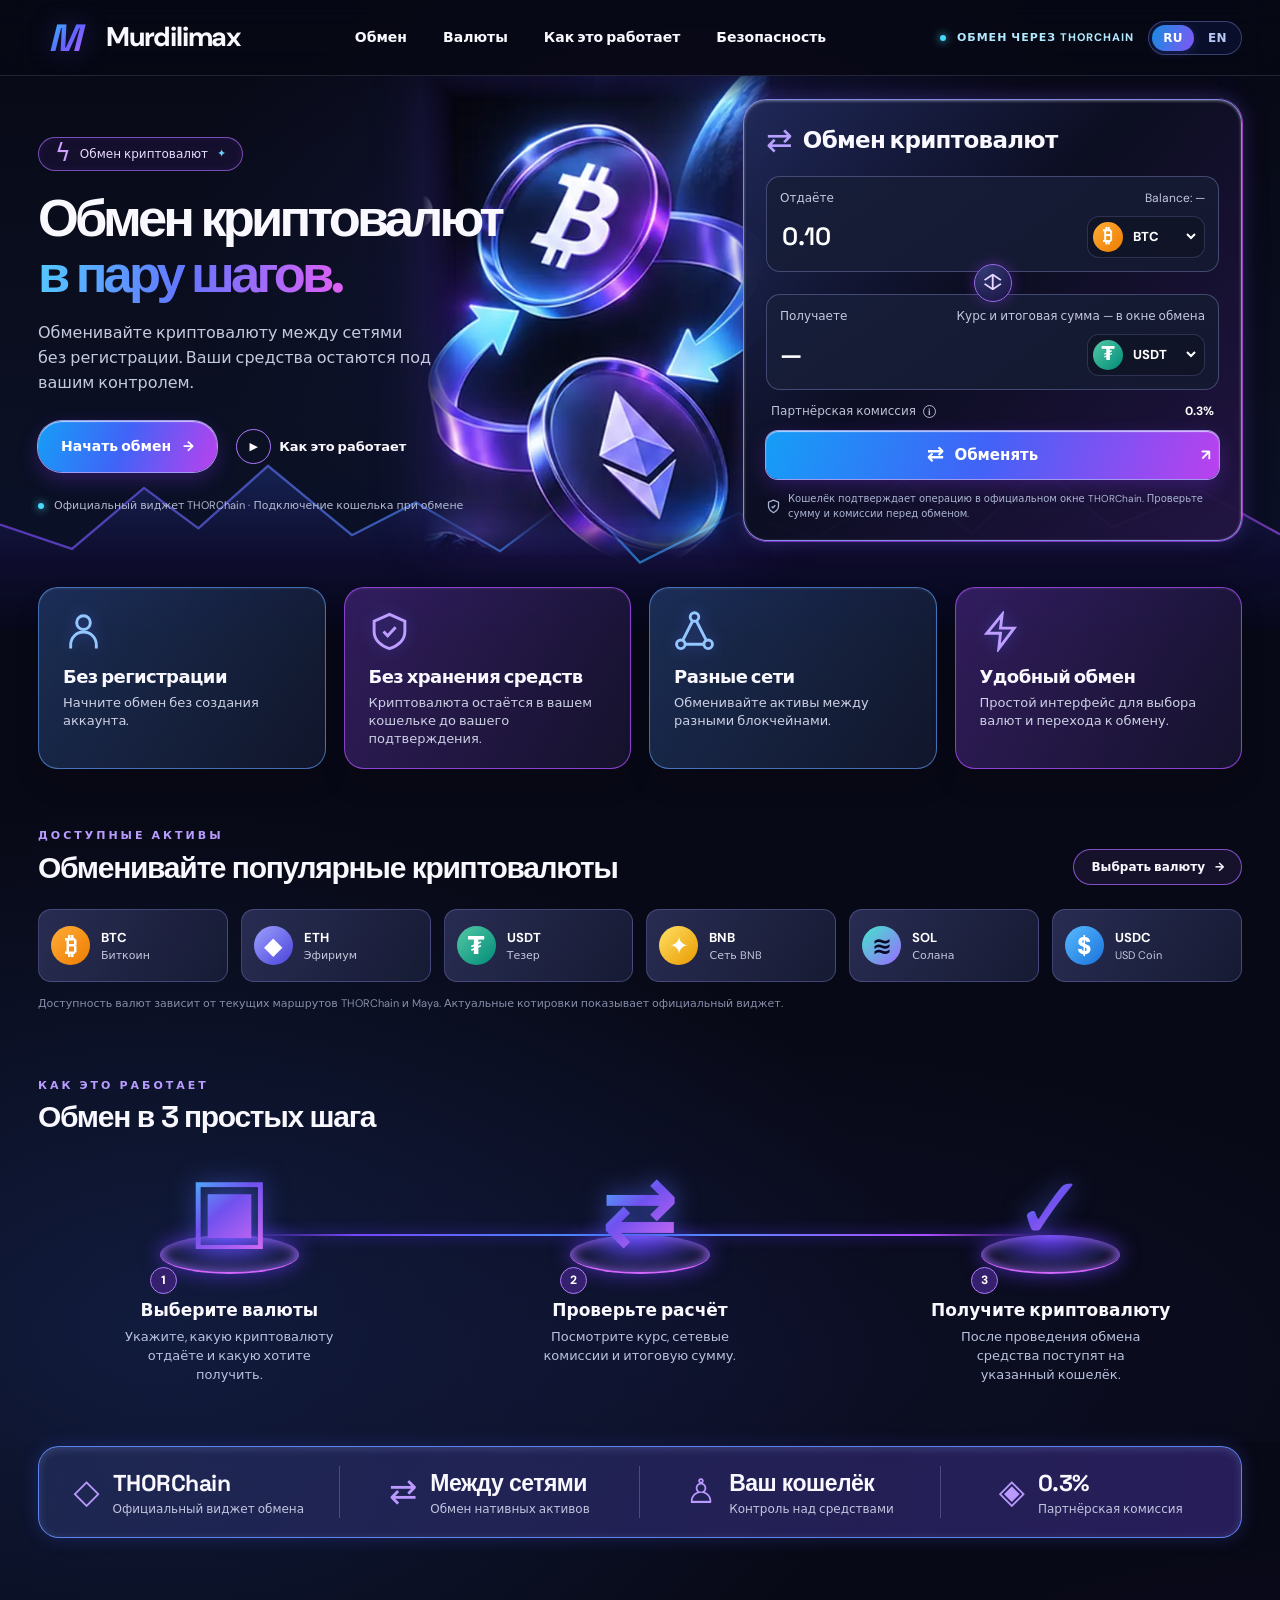
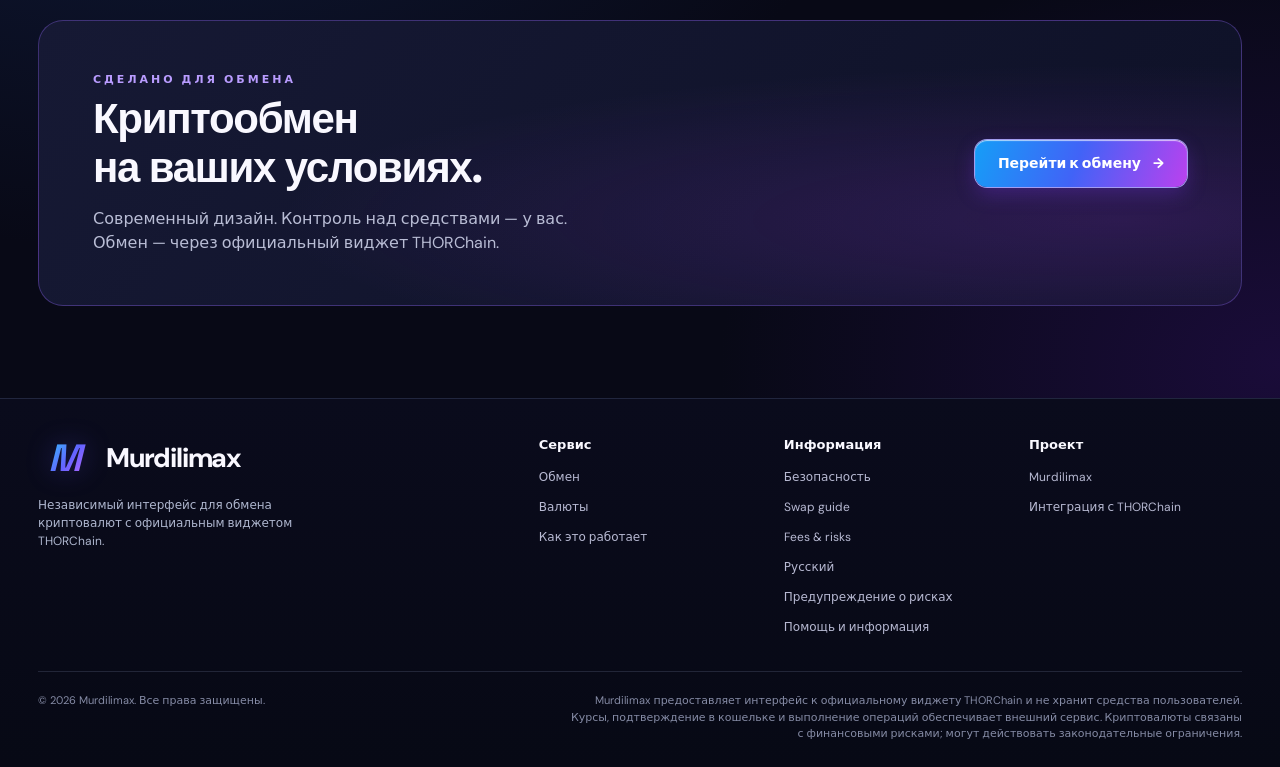
==== commit 7841b7b6: "SEO: add truthful canonical metadata, crawl directives, social tags and guide links" ====
--- a/swap/index.html
+++ b/swap/index.html
@@ -4,8 +4,19 @@
   <meta charset="UTF-8" />
   <meta name="viewport" content="width=device-width, initial-scale=1" />
   <meta name="theme-color" content="#070815" />
-  <meta name="description" content="Murdilimax Swap — a non-custodial crypto swap interface powered by the official THORChain widget." />
-  <title>Murdilimax — Cross-chain crypto swaps</title>
+  <meta name="description" content="Explore non-custodial cross-chain crypto swaps with Murdilimax. Review quotes, network fees and wallet approval in the THORChain widget before swapping." />
+  <meta name="robots" content="index,follow,max-image-preview:large" />
+  <title>Cross-Chain Crypto Swap Interface | Murdilimax Swap</title>
+  <link rel="canonical" href="https://murdilimax-swap.com/" />
+  <meta property="og:type" content="website" />
+  <meta property="og:site_name" content="Murdilimax Swap" />
+  <meta property="og:title" content="Cross-Chain Crypto Swap Interface | Murdilimax Swap" />
+  <meta property="og:description" content="Explore non-custodial swaps and review quotes, fees and wallet approval in the THORChain widget." />
+  <meta property="og:url" content="https://murdilimax-swap.com/" />
+  <meta name="twitter:card" content="summary" />
+  <meta name="twitter:title" content="Murdilimax Swap | Cross-Chain Crypto Swaps" />
+  <meta name="twitter:description" content="Non-custodial swap interface with fee and wallet safety information." />
+  <script type="application/ld+json">{"@context":"https://schema.org","@type":"WebSite","name":"Murdilimax Swap","url":"https://murdilimax-swap.com/","description":"Independent interface to a third-party THORChain swap widget; wallet authorization and transaction execution take place with the underlying service.","inLanguage":["en","ru"]}</script>
   <link rel="icon" href="[data-uri]" type="image/svg+xml" />
   <link rel="preconnect" href="https://fonts.googleapis.com" />
   <link rel="preconnect" href="https://fonts.gstatic.com" crossorigin />
@@ -50,7 +61,7 @@
         <div class="hero-illustration" aria-hidden="true"><img src="[data-uri]" alt="" /><div class="art-glow"></div></div>
         <section class="swap-widget" id="swap-widget" aria-label="Crypto exchange">
           <div class="swap-head"><div class="swap-head-title"><span class="swap-head-icon">⇄</span><h2>Swap Crypto</h2></div></div>
-          <div class="swap-input-card"><div class="field-heading"><span>You send</span><span>Set the amount in the THORChain widget</span></div><div class="amount-row"><span aria-hidden="true">—</span><div class="token-select"><span id="send-icon" class="token-icon btc">₿</span><select id="send-currency" aria-label="Send currency"><option value="BTC">BTC</option><option value="ETH">ETH</option><option value="USDT">USDT</option><option value="USDC">USDC</option><option value="BNB">BNB</option><option value="SOL">SOL</option></select></div></div></div>
+          <div class="swap-input-card"><div class="field-heading"><label for="send-amount">You send</label><span>Balance: —</span></div><div class="amount-row"><input id="send-amount" inputmode="decimal" type="text" value="0.10" aria-label="Amount to send" /><div class="token-select"><span id="send-icon" class="token-icon btc">₿</span><select id="send-currency" aria-label="Send currency"><option value="BTC">BTC</option><option value="ETH">ETH</option><option value="USDT">USDT</option><option value="USDC">USDC</option><option value="BNB">BNB</option><option value="SOL">SOL</option></select></div></div></div>
           <button type="button" class="swap-reverse" id="swap-reverse" aria-label="Reverse asset direction">↕</button>
           <div class="swap-input-card receive-card"><div class="field-heading"><label for="receive-amount">You receive</label><span>Live quote available in the exchange</span></div><div class="amount-row"><output id="receive-amount" aria-label="Amount received">—</output><div class="token-select"><span id="receive-icon" class="token-icon usdt">₮</span><select id="receive-currency" aria-label="Receive currency"><option value="USDT" selected>USDT</option><option value="BTC">BTC</option><option value="ETH">ETH</option><option value="USDC">USDC</option><option value="BNB">BNB</option><option value="SOL">SOL</option></select></div></div></div>
           <div class="fee-line"><span>Affiliate commission <span class="info-dot" title="30 basis points configured in THORChain affiliate dashboard. The official widget calculates and displays final quotes and fees.">i</span></span><strong>0.3%</strong></div>
@@ -88,7 +99,7 @@
     <section class="final-cta container"><div><div class="section-overline">BUILT FOR THE NEXT MOVE</div><h2>The next chapter<br />of crypto swapping.</h2><p>Elegant by design. Non-custodial by intention.<br />Swap through the official THORChain widget.</p></div><a href="#swap-widget" class="btn btn-gradient">See the exchange <span>→</span></a></section>
   </main>
 
-  <footer class="footer"><div class="container footer-grid"><div class="footer-about"><a class="brand" href="#top"><span class="brand-icon">M</span><span>Murdilimax</span></a><p>Independent cross-chain swap interface powered by the official THORChain widget.</p></div><div class="footer-col"><b>Product</b><a href="#exchange">Exchange</a><a href="#assets">Assets</a><a href="#how-it-works">How it works</a></div><div class="footer-col"><b>Information</b><a href="#security">Security</a><a href="#disclaimer">Risk notice</a><a href="#help" id="support-link">Help &amp; information</a></div><div class="footer-col"><b>Project</b><a href="#top">Murdilimax</a><span class="footer-preview">THORChain widget integration</span></div></div><div class="container footer-bottom" id="disclaimer"><p>© <span id="copyright-year">2026</span> Murdilimax. All rights reserved.</p><p>Murdilimax provides a non-custodial interface to an externally hosted THORChain swap widget. Quotes, wallet approval and execution are provided by the underlying service. Digital assets carry risk, and regulatory requirements may apply.</p></div></footer>
+  <footer class="footer"><div class="container footer-grid"><div class="footer-about"><a class="brand" href="#top"><span class="brand-icon">M</span><span>Murdilimax</span></a><p>Independent cross-chain swap interface powered by the official THORChain widget.</p></div><div class="footer-col"><b>Product</b><a href="#exchange">Exchange</a><a href="#assets">Assets</a><a href="#how-it-works">How it works</a></div><div class="footer-col"><b>Information</b><a href="#security">Security</a><a href="/guides/how-cross-chain-swaps-work/">Swap guide</a><a href="/guides/crypto-swap-fees-and-risks/">Fees &amp; risks</a><a href="/ru/">Русский</a><a href="#disclaimer">Risk notice</a><a href="#help" id="support-link">Help &amp; information</a></div><div class="footer-col"><b>Project</b><a href="#top">Murdilimax</a><span class="footer-preview">THORChain widget integration</span></div></div><div class="container footer-bottom" id="disclaimer"><p>© <span id="copyright-year">2026</span> Murdilimax. All rights reserved.</p><p>Murdilimax provides a non-custodial interface to an externally hosted THORChain swap widget. Quotes, wallet approval and execution are provided by the underlying service. Digital assets carry risk, and regulatory requirements may apply.</p></div></footer>
 
   <div class="modal-backdrop" id="preview-modal" aria-hidden="true" role="presentation"><div class="modal-card" role="dialog" aria-modal="true" aria-labelledby="modal-heading"><button class="modal-close" id="modal-close" aria-label="Close dialog">×</button><div class="modal-icon">⚡</div><div class="modal-kicker">INFORMATION</div><h2 id="modal-heading">About the exchange</h2><p>This website links to the official THORChain swap widget. Wallet connection, quotes and transaction confirmation take place in that widget. Murdilimax never asks for a seed phrase.</p><button class="btn btn-gradient modal-ok" id="modal-ok">Understood</button></div></div>
   <script>/* Murdilimax landing page UI. Transactions are approved in the official THORChain widget. */
@@ -98,7 +109,7 @@
   const tokenSymbols={BTC:'₿',ETH:'◆',USDT:'₮',USDC:'$',BNB:'✦',SOL:'≋'};
   const tokenClass={BTC:'btc',ETH:'eth',USDT:'usdt',USDC:'usdc',BNB:'bnb',SOL:'sol'};
   const send=$('send-currency'),receive=$('receive-currency'),sendIcon=$('send-icon'),receiveIcon=$('receive-icon');
-  const result=$('receive-amount');
+  const amount=$('send-amount'),result=$('receive-amount');
   function update(){
     sendIcon.textContent=tokenSymbols[send.value];receiveIcon.textContent=tokenSymbols[receive.value];
     sendIcon.className='token-icon '+tokenClass[send.value];receiveIcon.className='token-icon '+tokenClass[receive.value];
@@ -109,6 +120,7 @@
   $('swap-reverse').addEventListener('click',()=>{const old=send.value;send.value=receive.value;receive.value=old;update();});
   send.addEventListener('change',()=>{if(send.value===receive.value){const old=receive.value;receive.value=send.value==='BTC'?'ETH':'BTC';if(receive.value===send.value)receive.value=old;}update();});
   receive.addEventListener('change',()=>{if(receive.value===send.value){send.value=receive.value==='BTC'?'ETH':'BTC';}update();});
+  amount.addEventListener('input',()=>{const sanitized=amount.value.replace(/[^\d.,]/g,'').replace(',','.');if(sanitized!==amount.value)amount.value=sanitized;result.textContent='—';});
   document.querySelectorAll('[data-asset]').forEach(tile=>tile.addEventListener('click',()=>{const t=tile.dataset.asset;if(t!==send.value){send.value=t;update();}document.querySelector('#swap-widget').scrollIntoView({behavior:'smooth',block:'center'});}));
   const menu=$('nav-links'),menuToggle=$('hamburger');menuToggle.addEventListener('click',()=>{const isOpen=menu.classList.toggle('open');menuToggle.setAttribute('aria-expanded',String(isOpen));});menu.querySelectorAll('a').forEach(a=>a.addEventListener('click',()=>{menu.classList.remove('open');menuToggle.setAttribute('aria-expanded','false');}));
   const modal=$('preview-modal');let lastFocus=null;
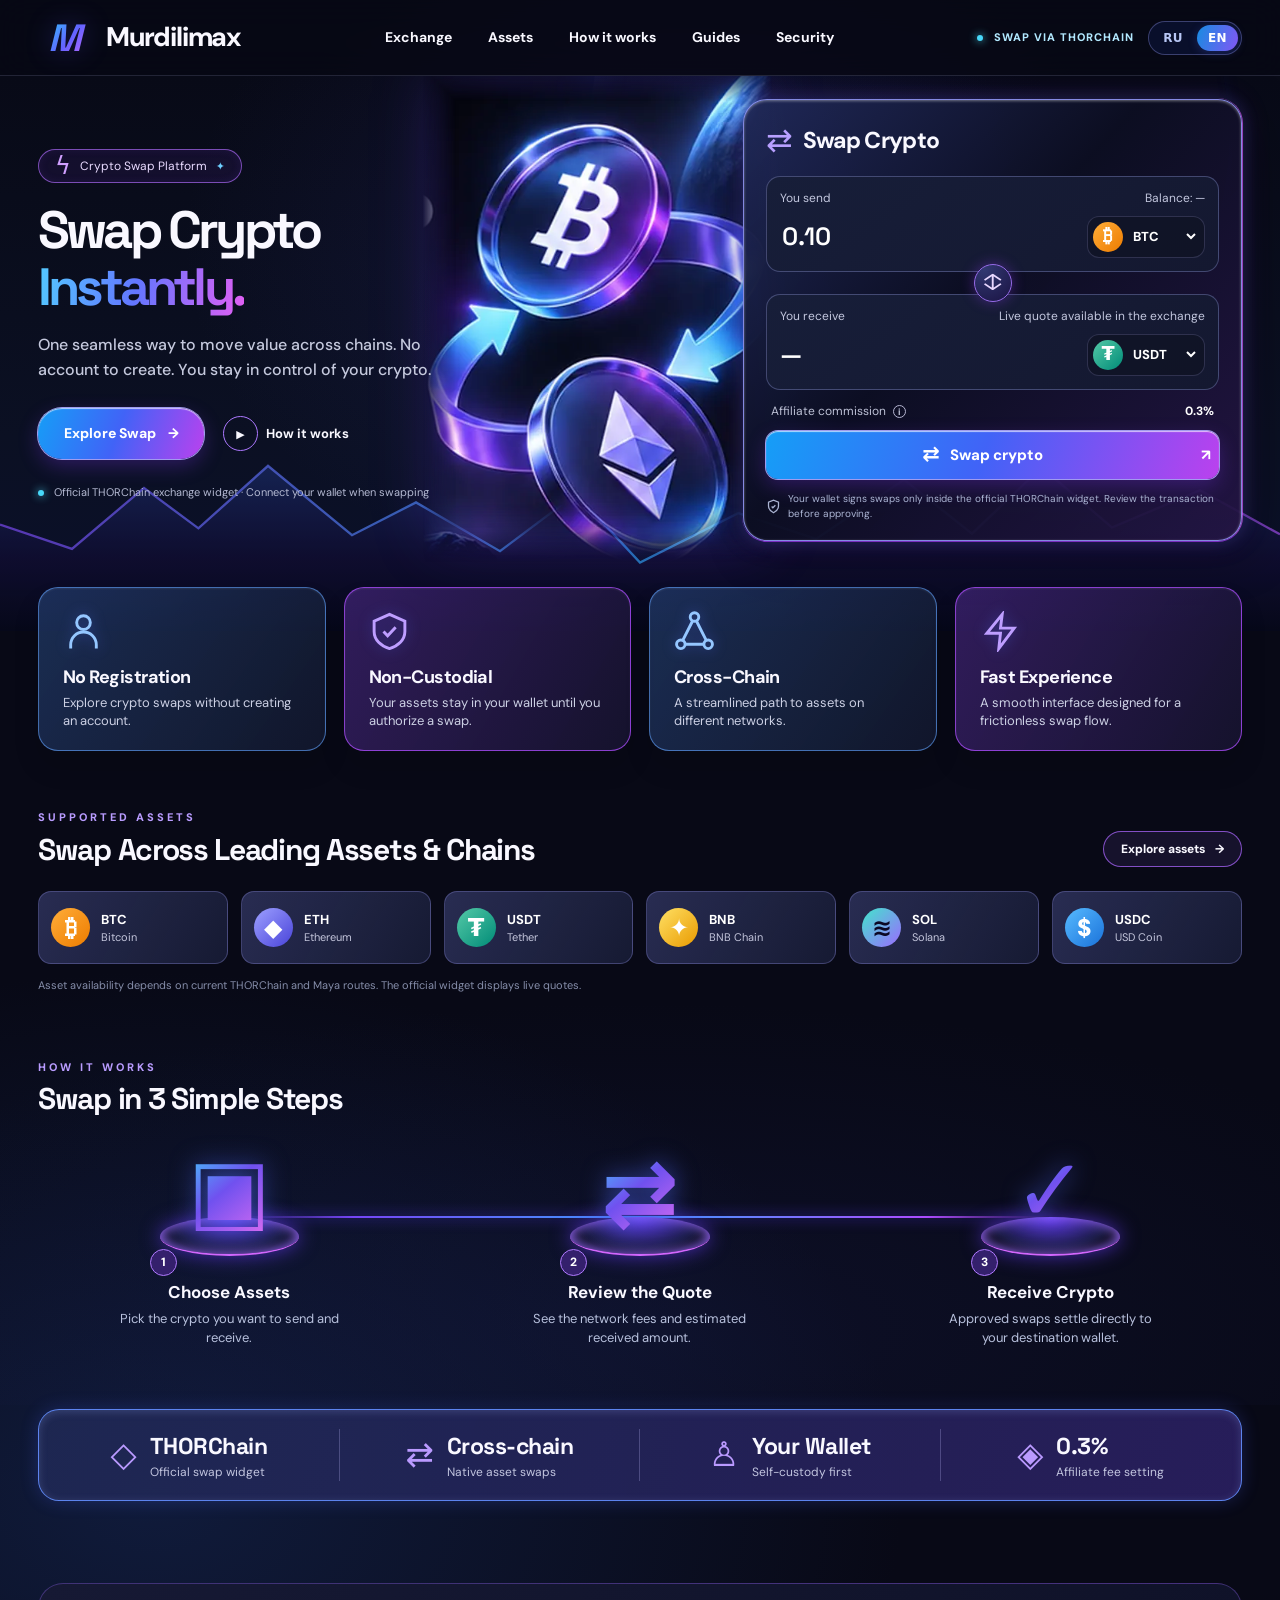
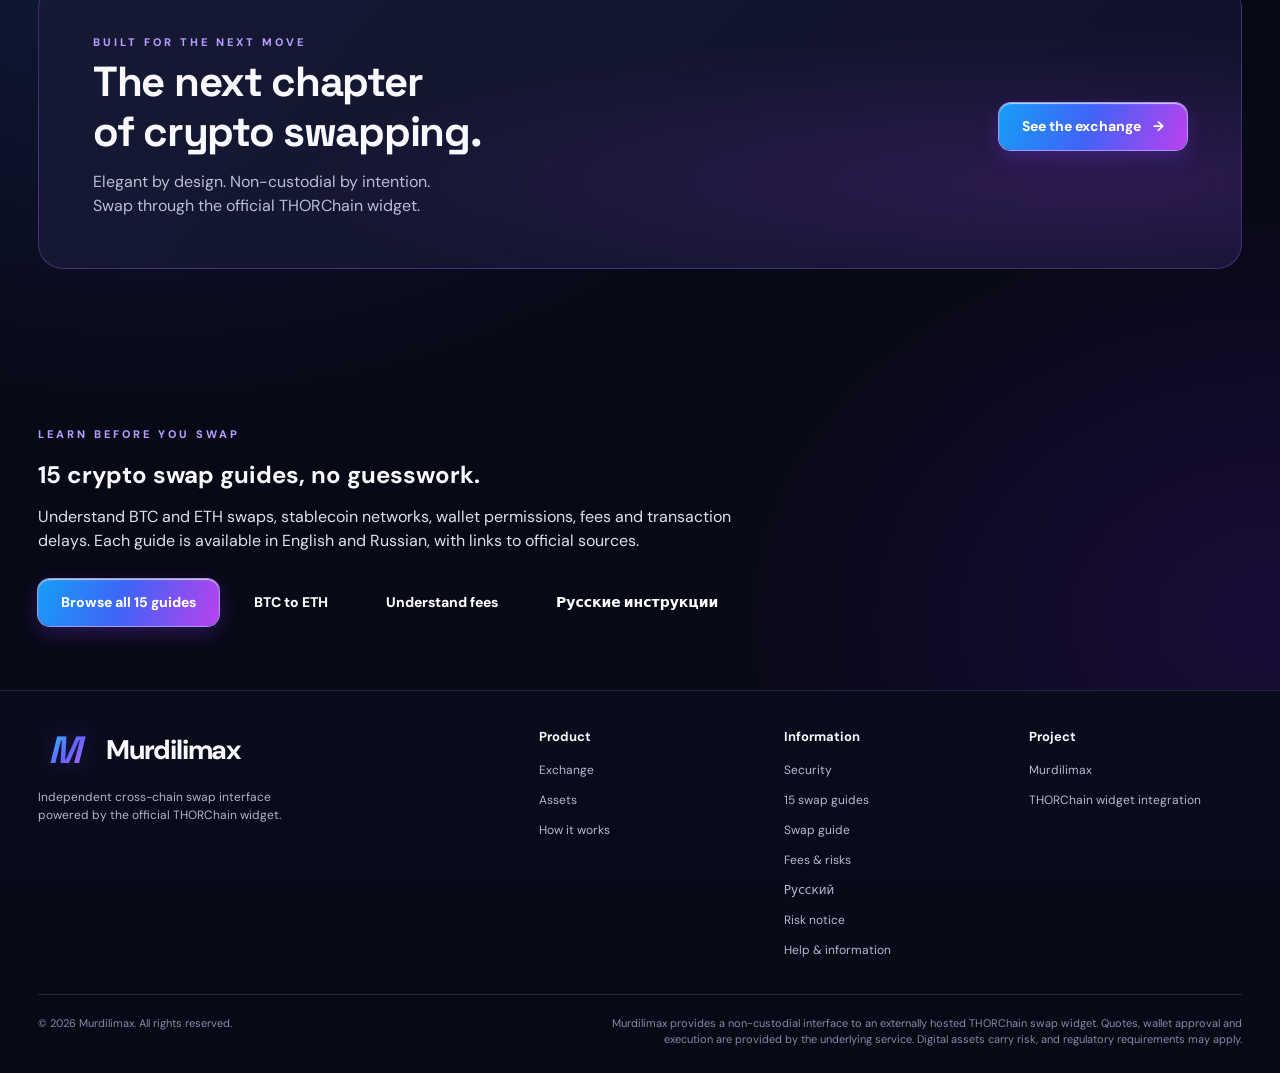
==== commit a3114b0e: "Link all bilingual crypto guides from main swap website without altering widget" ====
--- a/swap/index.html
+++ b/swap/index.html
@@ -40,7 +40,7 @@
     <nav class="nav container" aria-label="Main navigation">
       <a class="brand" href="#top" aria-label="Murdilimax home"><span class="brand-icon" aria-hidden="true">M</span><span>Murdilimax</span></a>
       <div class="nav-links" id="nav-links">
-        <a href="#exchange">Exchange</a><a href="#assets">Assets</a><a href="#how-it-works">How it works</a><a href="#security">Security</a>
+        <a href="#exchange">Exchange</a><a href="#assets">Assets</a><a href="#how-it-works">How it works</a><a href="/guides/">Guides</a><a href="#security">Security</a>
       </div>
       <div class="nav-actions"><span class="preview-pill"><i></i> Swap via THORChain</span><div class="language-switch" role="group" aria-label="Language"><button type="button" id="lang-ru" aria-pressed="true" lang="ru" title="Русский язык">RU</button><button type="button" id="lang-en" aria-pressed="false" lang="en" title="English language">EN</button></div></div>
       <button class="hamburger" id="hamburger" aria-label="Open menu" aria-expanded="false" aria-controls="nav-links"><span></span><span></span><span></span></button>
@@ -97,9 +97,20 @@
     <section class="stats-section container"><div class="stat"><span class="stat-symbol">◇</span><span><strong>THORChain</strong><small>Official swap widget</small></span></div><div class="stat"><span class="stat-symbol">⇄</span><span><strong>Cross-chain</strong><small>Native asset swaps</small></span></div><div class="stat"><span class="stat-symbol">♙</span><span><strong>Your Wallet</strong><small>Self-custody first</small></span></div><div class="stat"><span class="stat-symbol">◈</span><span><strong>0.3%</strong><small>Affiliate fee setting</small></span></div></section>
 
     <section class="final-cta container"><div><div class="section-overline">BUILT FOR THE NEXT MOVE</div><h2>The next chapter<br />of crypto swapping.</h2><p>Elegant by design. Non-custodial by intention.<br />Swap through the official THORChain widget.</p></div><a href="#swap-widget" class="btn btn-gradient">See the exchange <span>→</span></a></section>
+    <section class="container" id="swap-guides" aria-labelledby="swap-guides-title" style="padding:60px 0 64px">
+      <span class="section-overline">LEARN BEFORE YOU SWAP</span>
+      <h2 id="swap-guides-title" style="margin:12px 0 12px">15 crypto swap guides, no guesswork.</h2>
+      <p style="max-width:740px;opacity:.9;margin:0 0 26px">Understand BTC and ETH swaps, stablecoin networks, wallet permissions, fees and transaction delays. Each guide is available in English and Russian, with links to official sources.</p>
+      <div style="display:flex;flex-wrap:wrap;gap:12px">
+        <a class="btn btn-gradient" href="/guides/">Browse all 15 guides</a>
+        <a class="btn" href="/guides/swap-btc-to-eth/">BTC to ETH</a>
+        <a class="btn" href="/guides/how-to-read-crypto-swap-quote/">Understand fees</a>
+        <a class="btn" href="/ru/guides/">Русские инструкции</a>
+      </div>
+    </section>
   </main>
 
-  <footer class="footer"><div class="container footer-grid"><div class="footer-about"><a class="brand" href="#top"><span class="brand-icon">M</span><span>Murdilimax</span></a><p>Independent cross-chain swap interface powered by the official THORChain widget.</p></div><div class="footer-col"><b>Product</b><a href="#exchange">Exchange</a><a href="#assets">Assets</a><a href="#how-it-works">How it works</a></div><div class="footer-col"><b>Information</b><a href="#security">Security</a><a href="/guides/how-cross-chain-swaps-work/">Swap guide</a><a href="/guides/crypto-swap-fees-and-risks/">Fees &amp; risks</a><a href="/ru/">Русский</a><a href="#disclaimer">Risk notice</a><a href="#help" id="support-link">Help &amp; information</a></div><div class="footer-col"><b>Project</b><a href="#top">Murdilimax</a><span class="footer-preview">THORChain widget integration</span></div></div><div class="container footer-bottom" id="disclaimer"><p>© <span id="copyright-year">2026</span> Murdilimax. All rights reserved.</p><p>Murdilimax provides a non-custodial interface to an externally hosted THORChain swap widget. Quotes, wallet approval and execution are provided by the underlying service. Digital assets carry risk, and regulatory requirements may apply.</p></div></footer>
+  <footer class="footer"><div class="container footer-grid"><div class="footer-about"><a class="brand" href="#top"><span class="brand-icon">M</span><span>Murdilimax</span></a><p>Independent cross-chain swap interface powered by the official THORChain widget.</p></div><div class="footer-col"><b>Product</b><a href="#exchange">Exchange</a><a href="#assets">Assets</a><a href="#how-it-works">How it works</a></div><div class="footer-col"><b>Information</b><a href="#security">Security</a><a href="/guides/">15 swap guides</a><a href="/guides/how-cross-chain-swaps-work/">Swap guide</a><a href="/guides/crypto-swap-fees-and-risks/">Fees &amp; risks</a><a href="/ru/">Русский</a><a href="#disclaimer">Risk notice</a><a href="#help" id="support-link">Help &amp; information</a></div><div class="footer-col"><b>Project</b><a href="#top">Murdilimax</a><span class="footer-preview">THORChain widget integration</span></div></div><div class="container footer-bottom" id="disclaimer"><p>© <span id="copyright-year">2026</span> Murdilimax. All rights reserved.</p><p>Murdilimax provides a non-custodial interface to an externally hosted THORChain swap widget. Quotes, wallet approval and execution are provided by the underlying service. Digital assets carry risk, and regulatory requirements may apply.</p></div></footer>
 
   <div class="modal-backdrop" id="preview-modal" aria-hidden="true" role="presentation"><div class="modal-card" role="dialog" aria-modal="true" aria-labelledby="modal-heading"><button class="modal-close" id="modal-close" aria-label="Close dialog">×</button><div class="modal-icon">⚡</div><div class="modal-kicker">INFORMATION</div><h2 id="modal-heading">About the exchange</h2><p>This website links to the official THORChain swap widget. Wallet connection, quotes and transaction confirmation take place in that widget. Murdilimax never asks for a seed phrase.</p><button class="btn btn-gradient modal-ok" id="modal-ok">Understood</button></div></div>
   <script>/* Murdilimax landing page UI. Transactions are approved in the official THORChain widget. */
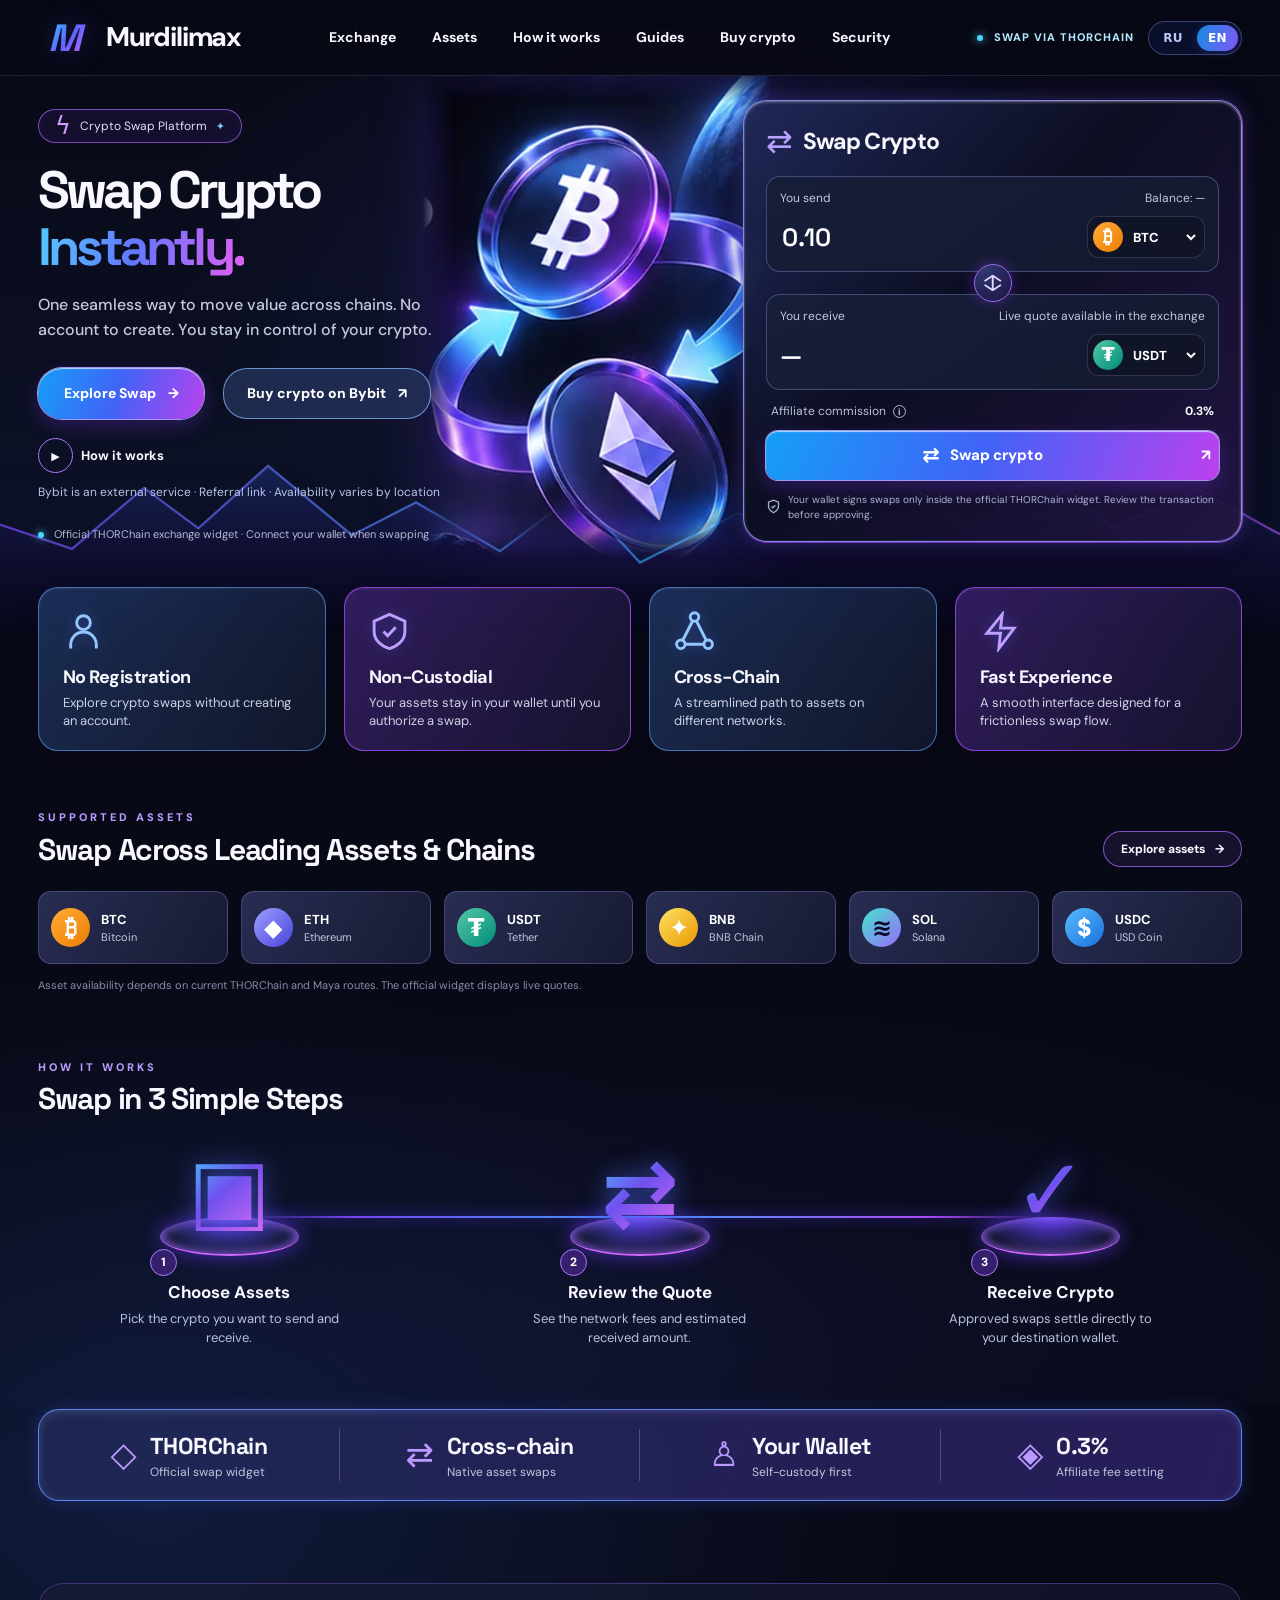
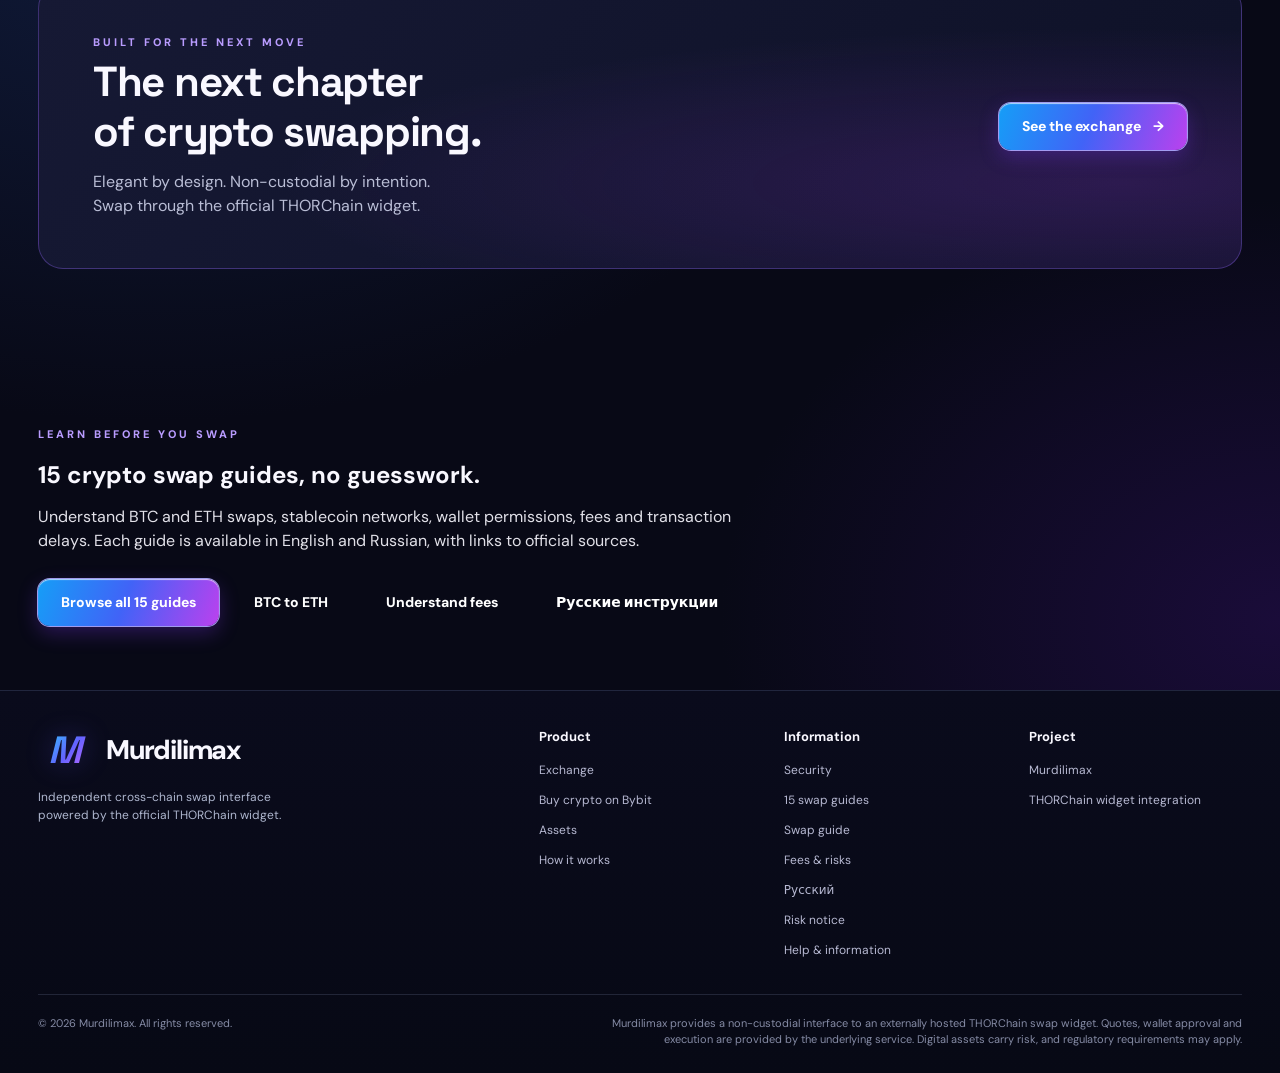
==== commit 22324782: "Add visible Bybit Buy Crypto referral CTA, header navigation, footer and affiliate disclosure" ====
--- a/swap/index.html
+++ b/swap/index.html
@@ -33,6 +33,7 @@
 .language-switch button:focus-visible{outline:2px solid #7bdbff;outline-offset:2px}
 @media(max-width:620px){.nav-actions{gap:5px}.nav-actions .preview-pill{display:none}.language-switch{padding:2px}.language-switch button{padding:8px 10px}}
 </style>
+  <style>.buy-crypto-cta{background:rgba(38,50,93,.78);border:1px solid rgba(130,184,248,.75);color:#fff;box-shadow:none;white-space:normal;text-align:center}.buy-crypto-cta:hover{border-color:#d1e8ff;background:rgba(59,80,138,.9)}.buy-crypto-disclosure{font-size:12px;line-height:1.5;color:#b8c5e7;margin:10px 0 6px}@media(max-width:640px){.buy-crypto-cta{padding:12px 16px;font-size:14px}}</style>
 </head>
 <body>
   <div class="site-glow" aria-hidden="true"></div>
@@ -40,7 +41,7 @@
     <nav class="nav container" aria-label="Main navigation">
       <a class="brand" href="#top" aria-label="Murdilimax home"><span class="brand-icon" aria-hidden="true">M</span><span>Murdilimax</span></a>
       <div class="nav-links" id="nav-links">
-        <a href="#exchange">Exchange</a><a href="#assets">Assets</a><a href="#how-it-works">How it works</a><a href="/guides/">Guides</a><a href="#security">Security</a>
+        <a href="#exchange">Exchange</a><a href="#assets">Assets</a><a href="#how-it-works">How it works</a><a href="/guides/">Guides</a><a href="https://www.bybit.com/invite?ref=XV9EBA&amp;medium=referral&amp;utm_campaign=evergreen" target="_blank" rel="sponsored noopener noreferrer">Buy crypto</a><a href="#security">Security</a>
       </div>
       <div class="nav-actions"><span class="preview-pill"><i></i> Swap via THORChain</span><div class="language-switch" role="group" aria-label="Language"><button type="button" id="lang-ru" aria-pressed="true" lang="ru" title="Русский язык">RU</button><button type="button" id="lang-en" aria-pressed="false" lang="en" title="English language">EN</button></div></div>
       <button class="hamburger" id="hamburger" aria-label="Open menu" aria-expanded="false" aria-controls="nav-links"><span></span><span></span><span></span></button>
@@ -55,7 +56,8 @@
           <div class="eyebrow-pill"><span class="spark">ϟ</span> Crypto Swap Platform <span class="tiny-star">✦</span></div>
           <h1>Swap Crypto<br /><span>Instantly.</span></h1>
           <p class="lead">One seamless way to move value across chains. No account to create. You stay in control of your crypto.</p>
-          <div class="hero-cta"><a class="btn btn-gradient btn-big" href="#swap-widget">Explore Swap <span aria-hidden="true">→</span></a><a class="video-link" href="#how-it-works"><span class="play-circle">▶</span> How it works</a></div>
+          <div class="hero-cta"><a class="btn btn-gradient btn-big" href="#swap-widget">Explore Swap <span aria-hidden="true">→</span></a><a class="btn btn-big buy-crypto-cta" href="https://www.bybit.com/invite?ref=XV9EBA&amp;medium=referral&amp;utm_campaign=evergreen" target="_blank" rel="sponsored noopener noreferrer">Buy crypto on Bybit <span aria-hidden="true">↗</span></a><a class="video-link" href="#how-it-works"><span class="play-circle">▶</span> How it works</a></div>
+          <p class="buy-crypto-disclosure">Bybit is an external service · Referral link · Availability varies by location</p>
           <div class="hero-caption"><span class="status-dot"></span> Official THORChain exchange widget · Connect your wallet when swapping</div>
         </div>
         <div class="hero-illustration" aria-hidden="true"><img src="[data-uri]" alt="" /><div class="art-glow"></div></div>
@@ -105,12 +107,12 @@
         <a class="btn btn-gradient" href="/guides/">Browse all 15 guides</a>
         <a class="btn" href="/guides/swap-btc-to-eth/">BTC to ETH</a>
         <a class="btn" href="/guides/how-to-read-crypto-swap-quote/">Understand fees</a>
-        <a class="btn" href="/ru/guides/">Русские инструкции</a>
+        <a class="btn" data-locale-fixed="ru" href="/ru/guides/">Русские инструкции</a>
       </div>
     </section>
   </main>
 
-  <footer class="footer"><div class="container footer-grid"><div class="footer-about"><a class="brand" href="#top"><span class="brand-icon">M</span><span>Murdilimax</span></a><p>Independent cross-chain swap interface powered by the official THORChain widget.</p></div><div class="footer-col"><b>Product</b><a href="#exchange">Exchange</a><a href="#assets">Assets</a><a href="#how-it-works">How it works</a></div><div class="footer-col"><b>Information</b><a href="#security">Security</a><a href="/guides/">15 swap guides</a><a href="/guides/how-cross-chain-swaps-work/">Swap guide</a><a href="/guides/crypto-swap-fees-and-risks/">Fees &amp; risks</a><a href="/ru/">Русский</a><a href="#disclaimer">Risk notice</a><a href="#help" id="support-link">Help &amp; information</a></div><div class="footer-col"><b>Project</b><a href="#top">Murdilimax</a><span class="footer-preview">THORChain widget integration</span></div></div><div class="container footer-bottom" id="disclaimer"><p>© <span id="copyright-year">2026</span> Murdilimax. All rights reserved.</p><p>Murdilimax provides a non-custodial interface to an externally hosted THORChain swap widget. Quotes, wallet approval and execution are provided by the underlying service. Digital assets carry risk, and regulatory requirements may apply.</p></div></footer>
+  <footer class="footer"><div class="container footer-grid"><div class="footer-about"><a class="brand" href="#top"><span class="brand-icon">M</span><span>Murdilimax</span></a><p>Independent cross-chain swap interface powered by the official THORChain widget.</p></div><div class="footer-col"><b>Product</b><a href="#exchange">Exchange</a><a href="https://www.bybit.com/invite?ref=XV9EBA&amp;medium=referral&amp;utm_campaign=evergreen" target="_blank" rel="sponsored noopener noreferrer">Buy crypto on Bybit</a><a href="#assets">Assets</a><a href="#how-it-works">How it works</a></div><div class="footer-col"><b>Information</b><a href="#security">Security</a><a href="/guides/">15 swap guides</a><a href="/guides/how-cross-chain-swaps-work/">Swap guide</a><a href="/guides/crypto-swap-fees-and-risks/">Fees &amp; risks</a><a href="/ru/">Русский</a><a href="#disclaimer">Risk notice</a><a href="#help" id="support-link">Help &amp; information</a></div><div class="footer-col"><b>Project</b><a href="#top">Murdilimax</a><span class="footer-preview">THORChain widget integration</span></div></div><div class="container footer-bottom" id="disclaimer"><p>© <span id="copyright-year">2026</span> Murdilimax. All rights reserved.</p><p>Murdilimax provides a non-custodial interface to an externally hosted THORChain swap widget. Quotes, wallet approval and execution are provided by the underlying service. Digital assets carry risk, and regulatory requirements may apply.</p></div></footer>
 
   <div class="modal-backdrop" id="preview-modal" aria-hidden="true" role="presentation"><div class="modal-card" role="dialog" aria-modal="true" aria-labelledby="modal-heading"><button class="modal-close" id="modal-close" aria-label="Close dialog">×</button><div class="modal-icon">⚡</div><div class="modal-kicker">INFORMATION</div><h2 id="modal-heading">About the exchange</h2><p>This website links to the official THORChain swap widget. Wallet connection, quotes and transaction confirmation take place in that widget. Murdilimax never asks for a seed phrase.</p><button class="btn btn-gradient modal-ok" id="modal-ok">Understood</button></div></div>
   <script>/* Murdilimax landing page UI. Transactions are approved in the official THORChain widget. */
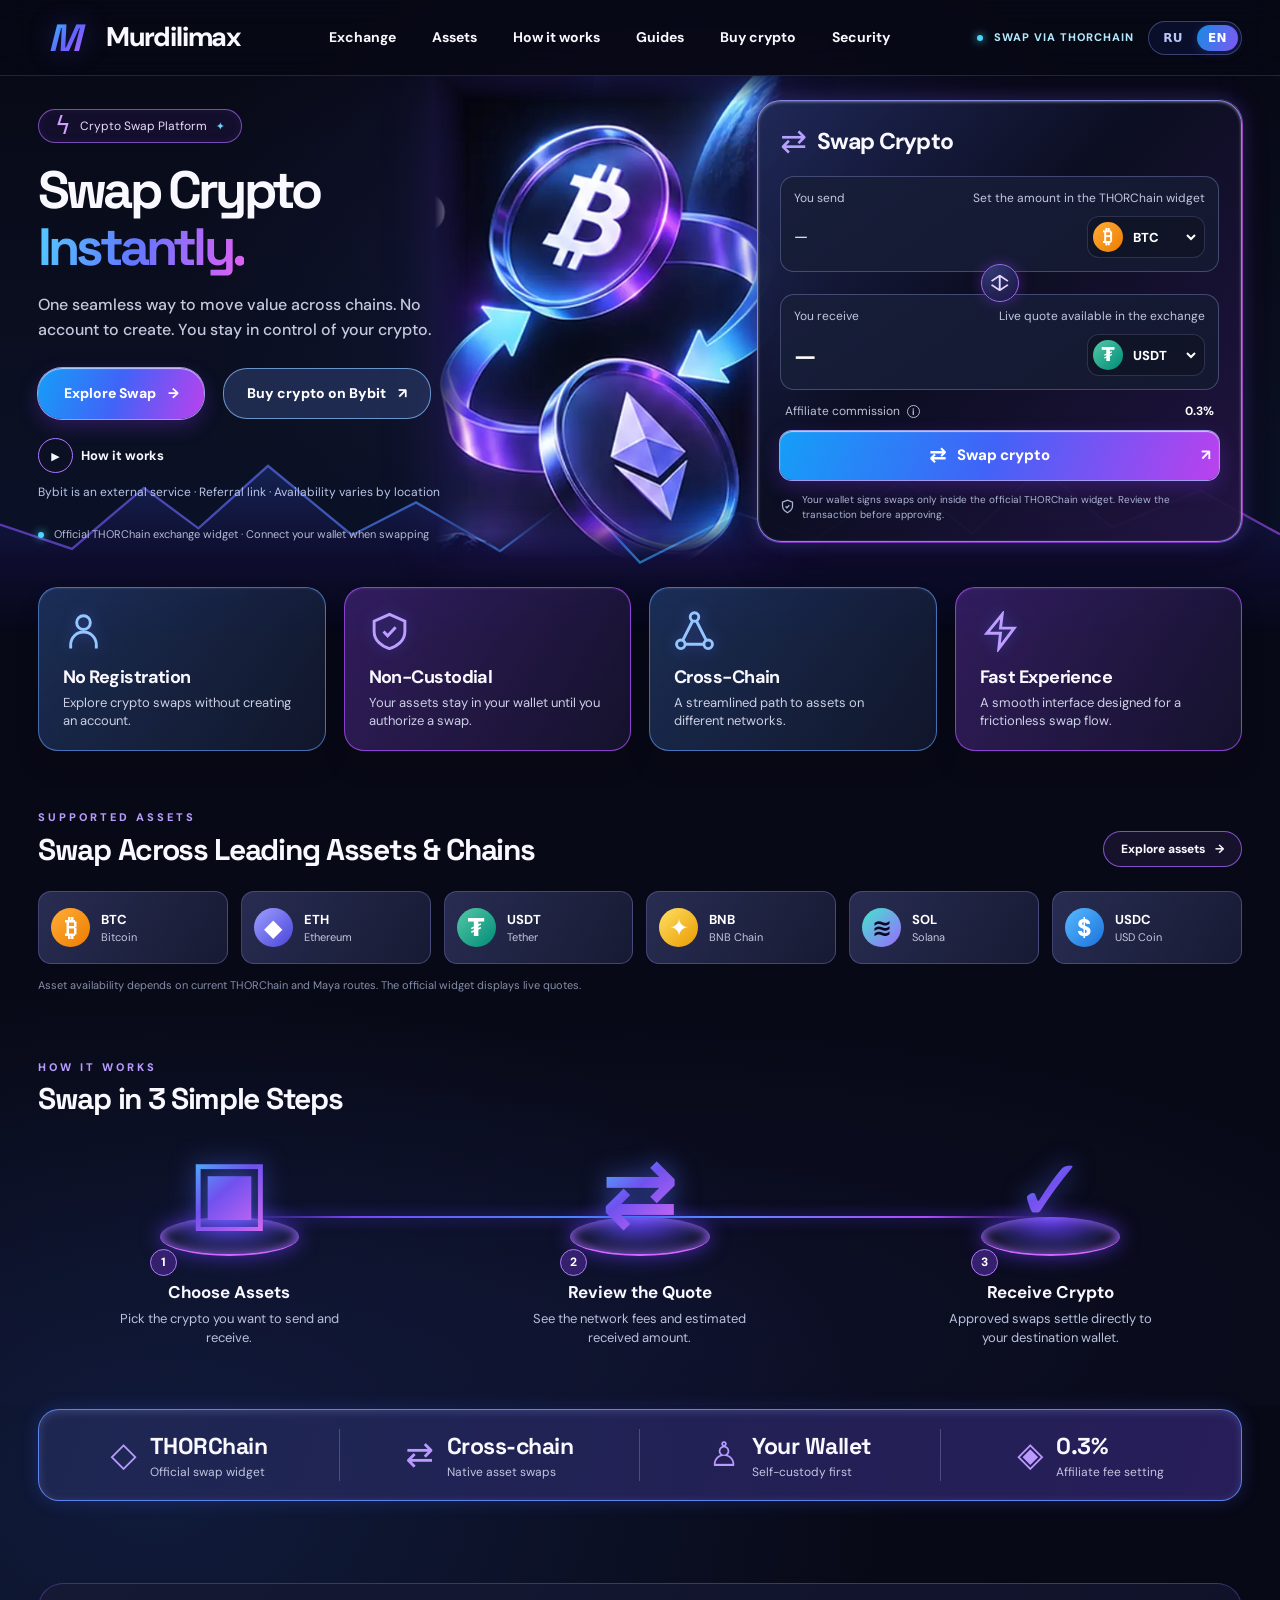
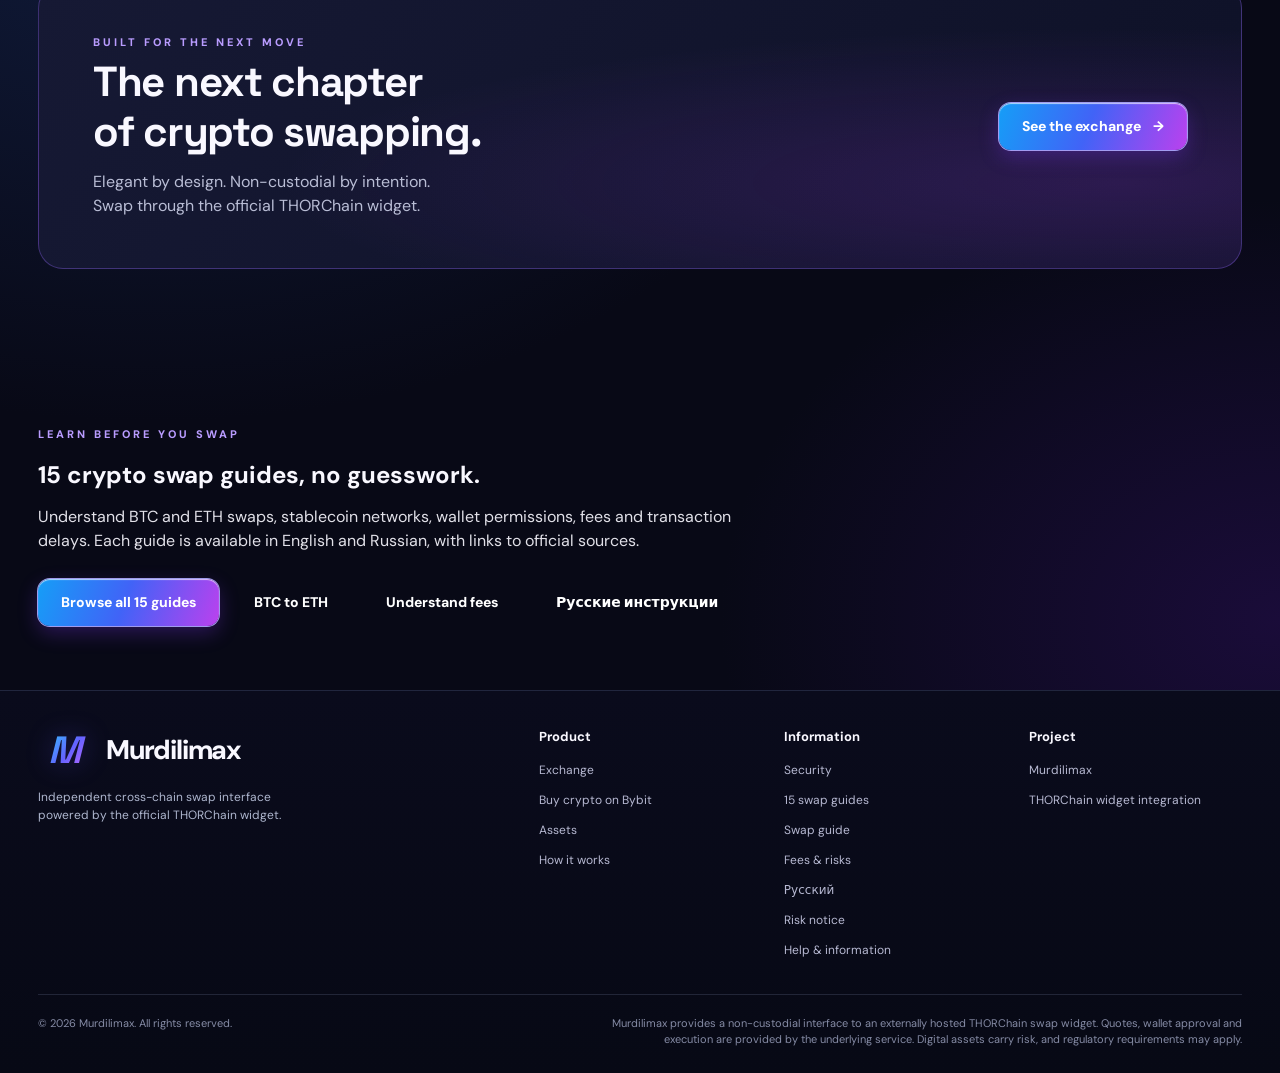
==== commit 832718ea: "Keep amount entry in the THORChain widget" ====
--- a/swap/index.html
+++ b/swap/index.html
@@ -63,7 +63,7 @@
         <div class="hero-illustration" aria-hidden="true"><img src="[data-uri]" alt="" /><div class="art-glow"></div></div>
         <section class="swap-widget" id="swap-widget" aria-label="Crypto exchange">
           <div class="swap-head"><div class="swap-head-title"><span class="swap-head-icon">⇄</span><h2>Swap Crypto</h2></div></div>
-          <div class="swap-input-card"><div class="field-heading"><label for="send-amount">You send</label><span>Balance: —</span></div><div class="amount-row"><input id="send-amount" inputmode="decimal" type="text" value="0.10" aria-label="Amount to send" /><div class="token-select"><span id="send-icon" class="token-icon btc">₿</span><select id="send-currency" aria-label="Send currency"><option value="BTC">BTC</option><option value="ETH">ETH</option><option value="USDT">USDT</option><option value="USDC">USDC</option><option value="BNB">BNB</option><option value="SOL">SOL</option></select></div></div></div>
+          <div class="swap-input-card"><div class="field-heading"><span>You send</span><span>Set the amount in the THORChain widget</span></div><div class="amount-row"><span aria-hidden="true">—</span><div class="token-select"><span id="send-icon" class="token-icon btc">₿</span><select id="send-currency" aria-label="Send currency"><option value="BTC">BTC</option><option value="ETH">ETH</option><option value="USDT">USDT</option><option value="USDC">USDC</option><option value="BNB">BNB</option><option value="SOL">SOL</option></select></div></div></div>
           <button type="button" class="swap-reverse" id="swap-reverse" aria-label="Reverse asset direction">↕</button>
           <div class="swap-input-card receive-card"><div class="field-heading"><label for="receive-amount">You receive</label><span>Live quote available in the exchange</span></div><div class="amount-row"><output id="receive-amount" aria-label="Amount received">—</output><div class="token-select"><span id="receive-icon" class="token-icon usdt">₮</span><select id="receive-currency" aria-label="Receive currency"><option value="USDT" selected>USDT</option><option value="BTC">BTC</option><option value="ETH">ETH</option><option value="USDC">USDC</option><option value="BNB">BNB</option><option value="SOL">SOL</option></select></div></div></div>
           <div class="fee-line"><span>Affiliate commission <span class="info-dot" title="30 basis points configured in THORChain affiliate dashboard. The official widget calculates and displays final quotes and fees.">i</span></span><strong>0.3%</strong></div>
@@ -122,7 +122,7 @@
   const tokenSymbols={BTC:'₿',ETH:'◆',USDT:'₮',USDC:'$',BNB:'✦',SOL:'≋'};
   const tokenClass={BTC:'btc',ETH:'eth',USDT:'usdt',USDC:'usdc',BNB:'bnb',SOL:'sol'};
   const send=$('send-currency'),receive=$('receive-currency'),sendIcon=$('send-icon'),receiveIcon=$('receive-icon');
-  const amount=$('send-amount'),result=$('receive-amount');
+  const result=$('receive-amount');
   function update(){
     sendIcon.textContent=tokenSymbols[send.value];receiveIcon.textContent=tokenSymbols[receive.value];
     sendIcon.className='token-icon '+tokenClass[send.value];receiveIcon.className='token-icon '+tokenClass[receive.value];
@@ -133,7 +133,6 @@
   $('swap-reverse').addEventListener('click',()=>{const old=send.value;send.value=receive.value;receive.value=old;update();});
   send.addEventListener('change',()=>{if(send.value===receive.value){const old=receive.value;receive.value=send.value==='BTC'?'ETH':'BTC';if(receive.value===send.value)receive.value=old;}update();});
   receive.addEventListener('change',()=>{if(receive.value===send.value){send.value=receive.value==='BTC'?'ETH':'BTC';}update();});
-  amount.addEventListener('input',()=>{const sanitized=amount.value.replace(/[^\d.,]/g,'').replace(',','.');if(sanitized!==amount.value)amount.value=sanitized;result.textContent='—';});
   document.querySelectorAll('[data-asset]').forEach(tile=>tile.addEventListener('click',()=>{const t=tile.dataset.asset;if(t!==send.value){send.value=t;update();}document.querySelector('#swap-widget').scrollIntoView({behavior:'smooth',block:'center'});}));
   const menu=$('nav-links'),menuToggle=$('hamburger');menuToggle.addEventListener('click',()=>{const isOpen=menu.classList.toggle('open');menuToggle.setAttribute('aria-expanded',String(isOpen));});menu.querySelectorAll('a').forEach(a=>a.addEventListener('click',()=>{menu.classList.remove('open');menuToggle.setAttribute('aria-expanded','false');}));
   const modal=$('preview-modal');let lastFocus=null;
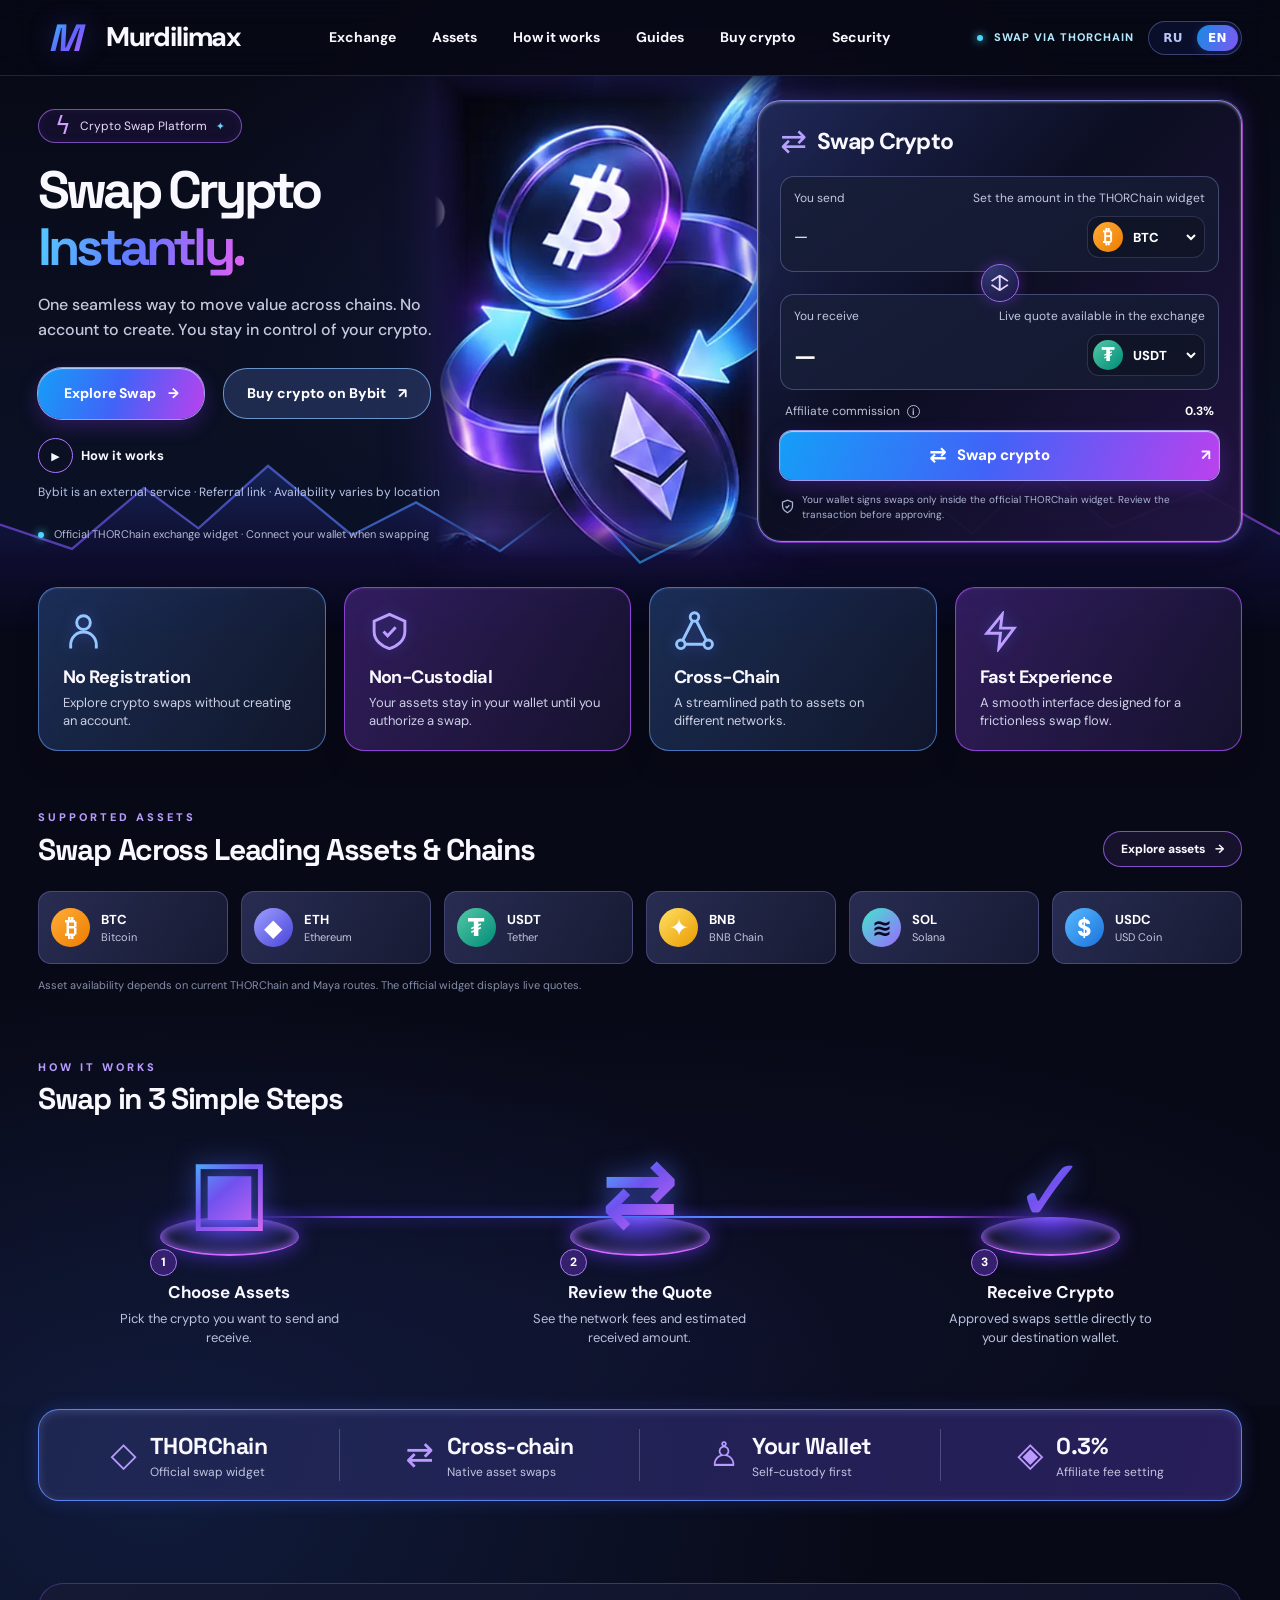
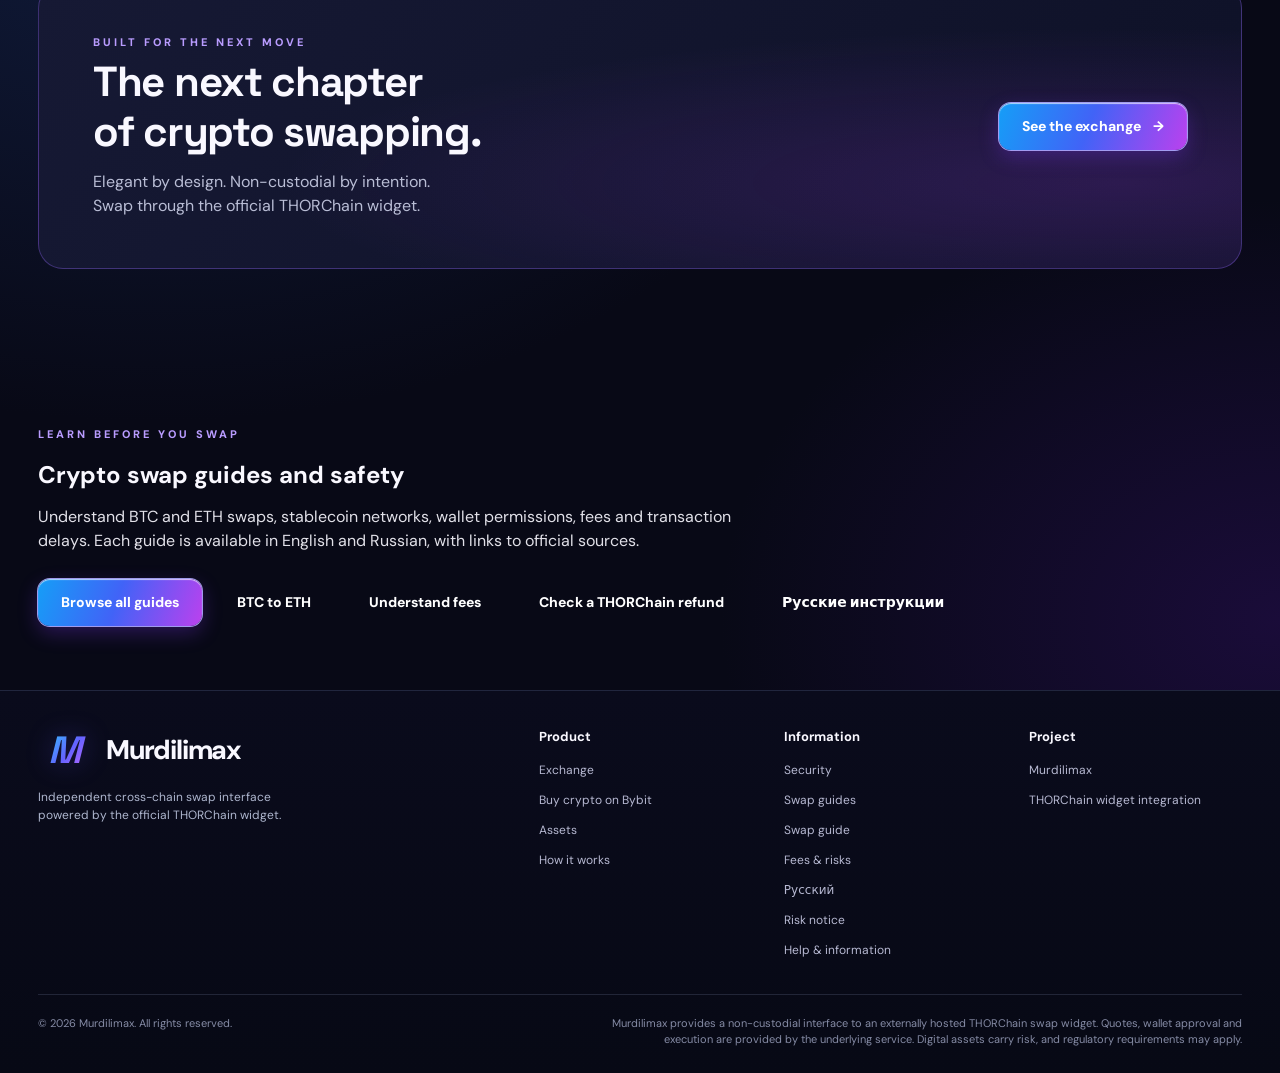
==== commit ba43b3c3: "Publish and validate the expanded bilingual search coverage" ====
--- a/swap/index.html
+++ b/swap/index.html
@@ -8,6 +8,9 @@
   <meta name="robots" content="index,follow,max-image-preview:large" />
   <title>Cross-Chain Crypto Swap Interface | Murdilimax Swap</title>
   <link rel="canonical" href="https://murdilimax-swap.com/" />
+  <link rel="alternate" hreflang="en" href="https://murdilimax-swap.com/" />
+  <link rel="alternate" hreflang="ru" href="https://murdilimax-swap.com/ru/" />
+  <link rel="alternate" hreflang="x-default" href="https://murdilimax-swap.com/" />
   <meta property="og:type" content="website" />
   <meta property="og:site_name" content="Murdilimax Swap" />
   <meta property="og:title" content="Cross-Chain Crypto Swap Interface | Murdilimax Swap" />
@@ -101,18 +104,19 @@
     <section class="final-cta container"><div><div class="section-overline">BUILT FOR THE NEXT MOVE</div><h2>The next chapter<br />of crypto swapping.</h2><p>Elegant by design. Non-custodial by intention.<br />Swap through the official THORChain widget.</p></div><a href="#swap-widget" class="btn btn-gradient">See the exchange <span>→</span></a></section>
     <section class="container" id="swap-guides" aria-labelledby="swap-guides-title" style="padding:60px 0 64px">
       <span class="section-overline">LEARN BEFORE YOU SWAP</span>
-      <h2 id="swap-guides-title" style="margin:12px 0 12px">15 crypto swap guides, no guesswork.</h2>
+      <h2 id="swap-guides-title" style="margin:12px 0 12px">Crypto swap guides and safety</h2>
       <p style="max-width:740px;opacity:.9;margin:0 0 26px">Understand BTC and ETH swaps, stablecoin networks, wallet permissions, fees and transaction delays. Each guide is available in English and Russian, with links to official sources.</p>
       <div style="display:flex;flex-wrap:wrap;gap:12px">
-        <a class="btn btn-gradient" href="/guides/">Browse all 15 guides</a>
+        <a class="btn btn-gradient" href="/guides/">Browse all guides</a>
         <a class="btn" href="/guides/swap-btc-to-eth/">BTC to ETH</a>
         <a class="btn" href="/guides/how-to-read-crypto-swap-quote/">Understand fees</a>
+        <a class="btn" href="/guides/thorchain-swap-refund/">Check a THORChain refund</a>
         <a class="btn" data-locale-fixed="ru" href="/ru/guides/">Русские инструкции</a>
       </div>
     </section>
   </main>
 
-  <footer class="footer"><div class="container footer-grid"><div class="footer-about"><a class="brand" href="#top"><span class="brand-icon">M</span><span>Murdilimax</span></a><p>Independent cross-chain swap interface powered by the official THORChain widget.</p></div><div class="footer-col"><b>Product</b><a href="#exchange">Exchange</a><a href="https://www.bybit.com/invite?ref=XV9EBA&amp;medium=referral&amp;utm_campaign=evergreen" target="_blank" rel="sponsored noopener noreferrer">Buy crypto on Bybit</a><a href="#assets">Assets</a><a href="#how-it-works">How it works</a></div><div class="footer-col"><b>Information</b><a href="#security">Security</a><a href="/guides/">15 swap guides</a><a href="/guides/how-cross-chain-swaps-work/">Swap guide</a><a href="/guides/crypto-swap-fees-and-risks/">Fees &amp; risks</a><a href="/ru/">Русский</a><a href="#disclaimer">Risk notice</a><a href="#help" id="support-link">Help &amp; information</a></div><div class="footer-col"><b>Project</b><a href="#top">Murdilimax</a><span class="footer-preview">THORChain widget integration</span></div></div><div class="container footer-bottom" id="disclaimer"><p>© <span id="copyright-year">2026</span> Murdilimax. All rights reserved.</p><p>Murdilimax provides a non-custodial interface to an externally hosted THORChain swap widget. Quotes, wallet approval and execution are provided by the underlying service. Digital assets carry risk, and regulatory requirements may apply.</p></div></footer>
+  <footer class="footer"><div class="container footer-grid"><div class="footer-about"><a class="brand" href="#top"><span class="brand-icon">M</span><span>Murdilimax</span></a><p>Independent cross-chain swap interface powered by the official THORChain widget.</p></div><div class="footer-col"><b>Product</b><a href="#exchange">Exchange</a><a href="https://www.bybit.com/invite?ref=XV9EBA&amp;medium=referral&amp;utm_campaign=evergreen" target="_blank" rel="sponsored noopener noreferrer">Buy crypto on Bybit</a><a href="#assets">Assets</a><a href="#how-it-works">How it works</a></div><div class="footer-col"><b>Information</b><a href="#security">Security</a><a href="/guides/">Swap guides</a><a href="/guides/how-cross-chain-swaps-work/">Swap guide</a><a href="/guides/crypto-swap-fees-and-risks/">Fees &amp; risks</a><a href="/ru/">Русский</a><a href="#disclaimer">Risk notice</a><a href="#help" id="support-link">Help &amp; information</a></div><div class="footer-col"><b>Project</b><a href="#top">Murdilimax</a><span class="footer-preview">THORChain widget integration</span></div></div><div class="container footer-bottom" id="disclaimer"><p>© <span id="copyright-year">2026</span> Murdilimax. All rights reserved.</p><p>Murdilimax provides a non-custodial interface to an externally hosted THORChain swap widget. Quotes, wallet approval and execution are provided by the underlying service. Digital assets carry risk, and regulatory requirements may apply.</p></div></footer>
 
   <div class="modal-backdrop" id="preview-modal" aria-hidden="true" role="presentation"><div class="modal-card" role="dialog" aria-modal="true" aria-labelledby="modal-heading"><button class="modal-close" id="modal-close" aria-label="Close dialog">×</button><div class="modal-icon">⚡</div><div class="modal-kicker">INFORMATION</div><h2 id="modal-heading">About the exchange</h2><p>This website links to the official THORChain swap widget. Wallet connection, quotes and transaction confirmation take place in that widget. Murdilimax never asks for a seed phrase.</p><button class="btn btn-gradient modal-ok" id="modal-ok">Understood</button></div></div>
   <script>/* Murdilimax landing page UI. Transactions are approved in the official THORChain widget. */
